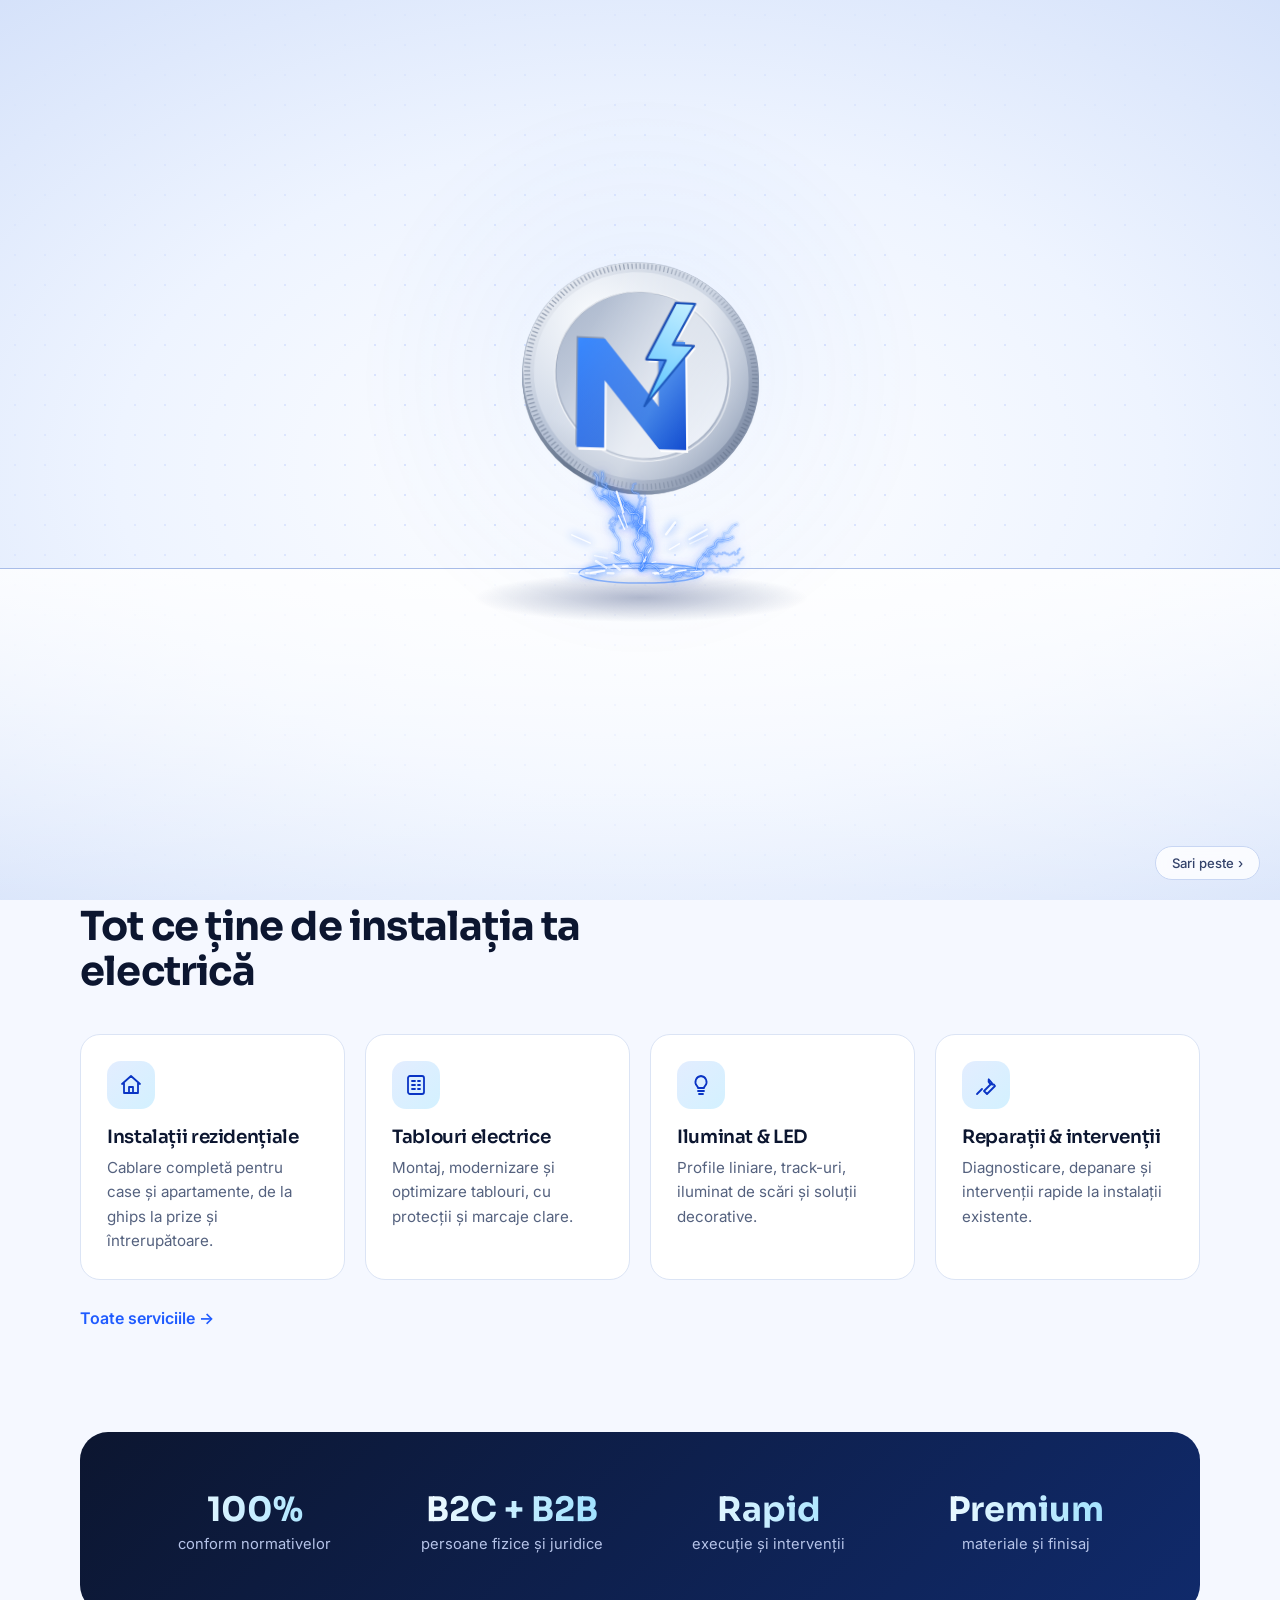
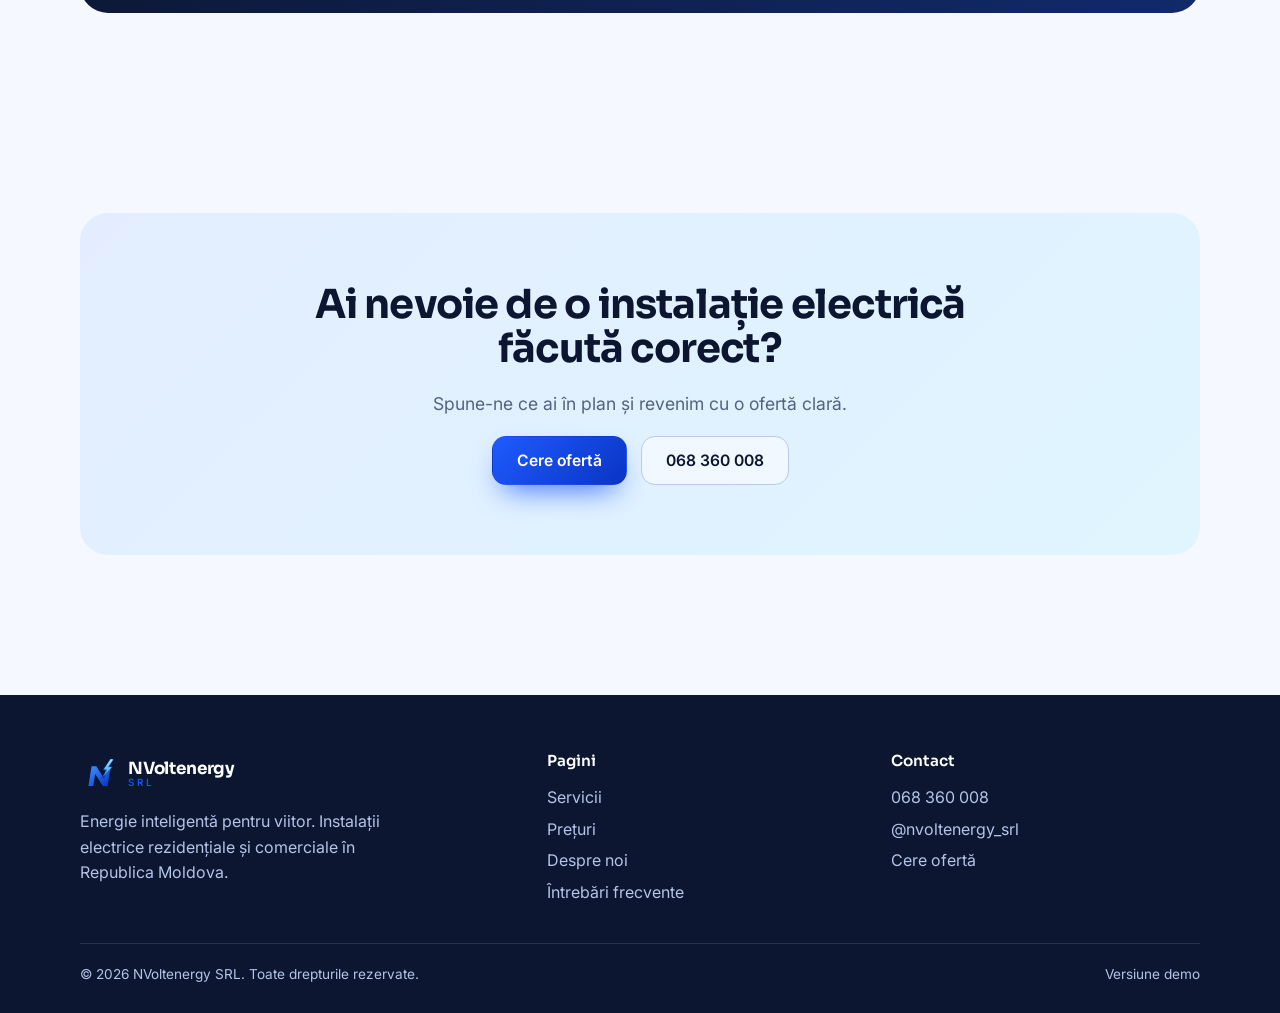
==== index.html @ c9a4b38f "Add NVoltenergy demo site with animated coin intro Co-Authored-By: Claude Sonnet 5.5 <noreply@anthro" ====
<!doctype html>
<html lang="ro">
<head>
<meta charset="utf-8">
<meta name="viewport" content="width=device-width,initial-scale=1">
<title>NVoltenergy – Instalații electrice în Republica Moldova</title>
<meta name="description" content="NVoltenergy SRL: instalații electrice rezidențiale și comerciale, tablouri, iluminat LED, reparații. Execuție rapidă și premium.">
<meta name="theme-color" content="#f5f8ff">
<link rel="icon" href="assets/favicon.svg" type="image/svg+xml">
<link rel="preconnect" href="https://fonts.googleapis.com"><link rel="preconnect" href="https://fonts.gstatic.com" crossorigin>
<link rel="stylesheet" href="https://fonts.googleapis.com/css2?family=Inter:wght@400;500;600&family=Sora:wght@500;600;700&display=swap">
<link rel="stylesheet" href="css/style.css">
<link rel="stylesheet" href="css/intro.css">
<script>(function(){try{var n=performance.getEntriesByType("navigation")[0],internal=document.referrer&&document.referrer.indexOf(location.origin)===0&&(!n||n.type!=="reload"),rm=matchMedia("(prefers-reduced-motion: reduce)").matches;if(!internal&&!rm){document.documentElement.classList.add("intro-on");setTimeout(function(){document.documentElement.classList.remove("intro-on")},12000)}}catch(e){}})()</script>
</head>
<body class="">
<header class="site-header"><div class="wrap bar">
  <a class="brand" href="index.html" aria-label="NVoltenergy – acasă"><img id="brandMark" src="assets/logo-mark.svg" alt=""><span>NVoltenergy<small>SRL</small></span></a>
  <button class="burger" aria-label="Meniu" aria-expanded="false"><span></span><span></span></button>
  <nav id="nav"><ul>
    <li><a href="index.html" aria-current=page>Acasă</a></li><li><a href="servicii.html">Servicii</a></li><li><a href="preturi.html">Prețuri</a></li>
    <li class="more"><button type="button" aria-haspopup="true">Mai mult ▾</button><div class="menu"><a href="despre.html">Despre noi & cum lucrăm</a><a href="faq.html">Întrebări frecvente</a><a href="https://www.instagram.com/nvoltenergy_srl/" target=_blank rel=noopener>Proiecte pe Instagram ↗</a></div></li>
    <li><a class="cta" href="contact.html">Cere ofertă</a></li>
  </ul></nav>
</div></header>
<main>
<div id="intro" aria-hidden="true"><div class="bg"></div><div class="floor"></div><div class="tint"></div><div class="stage"><div class="shadow"></div><div class="glow"></div><div class="coin"></div></div><canvas></canvas><div class="flash"></div><button class="skip" type="button">Sari peste ›</button></div>
<section class="hero">
  <div class="bg-abstract" aria-hidden="true">
    <div class="blob b1"></div><div class="blob b2"></div><div class="blob b3"></div>
    <svg viewBox="0 0 1440 700" preserveAspectRatio="xMidYMid slice">
      <defs><linearGradient id="pg" x1="0" x2="1"><stop offset="0" stop-color="#19b6ff" stop-opacity="0"/><stop offset="1" stop-color="#1f5bff"/></linearGradient></defs>
      <path class="flow" d="M-20 520 C 240 420 360 640 640 520 S 1100 330 1460 450"/>
      <path class="flow" d="M-20 600 C 300 520 480 700 760 590 S 1180 440 1460 540"/>
      <path class="flow" d="M-20 200 C 260 280 420 90 700 180 S 1100 330 1460 150"/>
      <path class="pulse" d="M-20 520 C 240 420 360 640 640 520 S 1100 330 1460 450"/>
      <path class="pulse p2" d="M-20 600 C 300 520 480 700 760 590 S 1180 440 1460 540"/>
      <path class="pulse p3" d="M-20 200 C 260 280 420 90 700 180 S 1100 330 1460 150"/>
    </svg>
  </div>
  <div class="wrap">
    <div>
      <span class="eyebrow">Instalații electrice · Moldova</span>
      <h1 style="margin-top:16px">Energie <em>inteligentă</em> pentru viitor.</h1>
      <p class="lead">Proiectăm, montăm și întreținem instalații electrice pentru locuințe și spații comerciale. Execuție rapidă, materiale de calitate, lucrări curate.</p>
      <div class="actions"><a class="btn btn-primary" href="contact.html">Cere ofertă</a><a class="btn btn-ghost" href="preturi.html">Vezi prețurile</a></div>
      <div class="chips"><span class="chip">Persoane fizice</span><span class="chip">Persoane juridice</span><span class="chip">Rezidențial &amp; comercial</span></div>
    </div>
    <aside class="hero-card" aria-hidden="false">
      <span class="eyebrow">Ce primești</span>
      <div class="meter" aria-hidden="true"><i style="height:45%"></i><i style="height:70%"></i><i style="height:55%"></i><i style="height:90%"></i><i style="height:62%"></i><i style="height:80%"></i><i style="height:50%"></i><i style="height:95%"></i></div>
      <ul>
        <li><span class="dot"></span>Siguranță maximă, conform normativelor</li>
        <li><span class="dot"></span>Eficiență energetică și consum redus</li>
        <li><span class="dot"></span>Performanță și durabilitate în timp</li>
      </ul>
    </aside>
  </div>
</section>
<section><div class="wrap">
  <div class="head reveal"><span class="eyebrow">Servicii</span><h2>Tot ce ține de instalația ta electrică</h2></div>
  <div class="grid g4"><article class="card reveal"><span class="ico"><svg viewBox="0 0 24 24"><path d="M3 11l9-8 9 8M5 10v10h14V10M10 20v-6h4v6"/></svg></span><h3>Instalații rezidențiale</h3><p>Cablare completă pentru case și apartamente, de la ghips la prize și întrerupătoare.</p></article><article class="card reveal"><span class="ico"><svg viewBox="0 0 24 24"><rect x="4" y="3" width="16" height="18" rx="2"/><path d="M8 8h3M8 12h3M8 16h3M14 8h2M14 12h2M14 16h2"/></svg></span><h3>Tablouri electrice</h3><p>Montaj, modernizare și optimizare tablouri, cu protecții și marcaje clare.</p></article><article class="card reveal"><span class="ico"><svg viewBox="0 0 24 24"><path d="M9 18h6M10 21h4M12 3a6 6 0 00-4 10c.8.8 1 1.6 1 2h6c0-.4.2-1.200 1-2a6 6 0 00-4-10z"/></svg></span><h3>Iluminat &amp; LED</h3><p>Profile liniare, track-uri, iluminat de scări și soluții decorative.</p></article><article class="card reveal"><span class="ico"><svg viewBox="0 0 24 24"><path d="M14.700 6.300a4 4 0 005 5L21 13l-8 8-3-3 8-8zM3 21l5-5"/></svg></span><h3>Reparații &amp; intervenții</h3><p>Diagnosticare, depanare și intervenții rapide la instalații existente.</p></article></div>
  <p style="margin-top:26px"><a class="link" href="servicii.html">Toate serviciile →</a></p>
</div></section>
<section style="padding-top:0"><div class="wrap"><div class="band reveal">
  <div><strong>100%</strong><span>conform normativelor</span></div>
  <div><strong>B2C + B2B</strong><span>persoane fizice și juridice</span></div>
  <div><strong>Rapid</strong><span>execuție și intervenții</span></div>
  <div><strong>Premium</strong><span>materiale și finisaj</span></div>
</div></div></section>
<section><div class="wrap"><div class="cta-box reveal">
<h2>Ai nevoie de o instalație electrică<br>făcută corect?</h2>
<p class="lead">Spune-ne ce ai în plan și revenim cu o ofertă clară.</p>
<div class="actions"><a class="btn btn-primary" href="contact.html">Cere ofertă</a><a class="btn btn-ghost" href="tel:+37368360008">068 360 008</a></div>
</div></div></section>
</main>
<footer><div class="wrap">
  <div class="grid">
    <div><a class="brand" href="index.html" style="color:#fff"><img src="assets/logo-mark.svg" alt=""><span>NVoltenergy<small>SRL</small></span></a>
      <p style="margin-top:14px;max-width:34ch">Energie inteligentă pentru viitor. Instalații electrice rezidențiale și comerciale în Republica Moldova.</p></div>
    <div><h4>Pagini</h4><a href="servicii.html">Servicii</a><a href="preturi.html">Prețuri</a><a href="despre.html">Despre noi</a><a href="faq.html">Întrebări frecvente</a></div>
    <div><h4>Contact</h4><a href="tel:+37368360008">068 360 008</a><a href="https://www.instagram.com/nvoltenergy_srl/" target="_blank" rel="noopener">@nvoltenergy_srl</a><a href="contact.html">Cere ofertă</a></div>
  </div>
  <div class="copy"><span>© <span id="y"></span> NVoltenergy SRL. Toate drepturile rezervate.</span><span>Versiune demo</span></div>
</div></footer>
<script src="js/main.js"></script>
<script src="js/intro.js"></script>
</body></html>
---- css/style.css ----
:root{
  --bg:#f5f8ff; --bg2:#eaf1ff; --ink:#0c1630; --muted:#55627f; --line:#dbe4f5;
  --blue:#1f5bff; --blue2:#0a34c4; --cyan:#19b6ff; --amber:#ffb020; --card:#ffffffcc;
  --r:20px; --shadow:0 18px 50px -20px rgba(20,60,160,.35);
  --head:"Sora","Inter",system-ui,sans-serif; --body:"Inter",system-ui,sans-serif;
}
*{box-sizing:border-box;margin:0}
html{scroll-behavior:smooth}
body{font-family:var(--body);color:var(--ink);background:var(--bg);line-height:1.6;-webkit-font-smoothing:antialiased;overflow-x:hidden}
img,svg{max-width:100%;display:block}
a{color:inherit;text-decoration:none}
.wrap{width:min(1120px,100% - 40px);margin-inline:auto}
h1,h2,h3{font-family:var(--head);line-height:1.12;letter-spacing:-.02em}
h1{font-size:clamp(2.3rem,6vw,4.2rem);font-weight:700}
h2{font-size:clamp(1.7rem,3.6vw,2.5rem);font-weight:700}
h3{font-size:1.15rem;font-weight:600}
.eyebrow{display:inline-flex;gap:.5rem;align-items:center;font:600 .78rem var(--head);letter-spacing:.14em;text-transform:uppercase;color:var(--blue)}
.eyebrow::before{content:"";width:22px;height:2px;background:linear-gradient(90deg,var(--blue),var(--cyan))}
.lead{color:var(--muted);font-size:1.1rem;max-width:56ch}

/* header */
.site-header{position:sticky;top:0;z-index:50;backdrop-filter:blur(14px);background:#f5f8ffd9;border-bottom:1px solid #dbe4f580}
.bar{display:flex;align-items:center;justify-content:space-between;height:68px;gap:20px}
.brand{display:flex;align-items:center;gap:10px;font:700 1.05rem var(--head);letter-spacing:-.01em}
.brand img{width:38px;height:38px;border-radius:11px;background:#0c1630;padding:3px}
.brand small{display:block;font:500 .62rem var(--body);letter-spacing:.28em;color:var(--blue);margin-top:-3px}
nav ul{list-style:none;display:flex;align-items:center;gap:6px;padding:0}
nav a,.more>button{font:500 .93rem var(--body);padding:8px 13px;border-radius:10px;color:#2a3657;background:none;border:0;cursor:pointer;transition:.2s}
nav a:hover,.more>button:hover,nav a[aria-current]{background:#e4ecff;color:var(--blue2)}
.more{position:relative}
.more .menu{position:absolute;right:0;top:calc(100% + 8px);min-width:220px;background:#fff;border:1px solid var(--line);border-radius:14px;box-shadow:var(--shadow);padding:8px;display:none;flex-direction:column;gap:2px}
.more:hover .menu,.more:focus-within .menu,.more.open .menu{display:flex}
.more .menu a{display:block}
.cta{background:linear-gradient(135deg,var(--blue),var(--blue2));color:#fff!important;border-radius:12px!important;box-shadow:0 10px 24px -10px var(--blue)}
.cta:hover{filter:brightness(1.1);background:linear-gradient(135deg,var(--blue),var(--blue2))!important}
.burger{display:none;background:none;border:0;width:42px;height:42px;cursor:pointer}
.burger span{display:block;height:2px;width:22px;background:var(--ink);margin:5px auto;transition:.25s}

/* buttons */
.btn{display:inline-flex;align-items:center;gap:10px;font:600 .98rem var(--body);padding:14px 24px;border-radius:14px;border:1.5px solid transparent;cursor:pointer;transition:.25s}
.btn-primary{background:linear-gradient(135deg,var(--blue),var(--blue2));color:#fff;box-shadow:0 14px 30px -12px var(--blue)}
.btn-primary:hover{transform:translateY(-2px);box-shadow:0 18px 34px -12px var(--blue)}
.btn-ghost{border-color:#b9c9ee;background:#fff8;color:var(--ink)}
.btn-ghost:hover{border-color:var(--blue);color:var(--blue)}

/* hero */
.hero{position:relative;padding:clamp(56px,9vw,120px) 0 clamp(60px,8vw,100px);overflow:hidden;isolation:isolate}
.hero .wrap{position:relative;z-index:2;display:grid;grid-template-columns:1.15fr .85fr;gap:40px;align-items:center}
.hero h1 em{font-style:normal;background:linear-gradient(100deg,var(--blue),var(--cyan));-webkit-background-clip:text;background-clip:text;color:transparent}
.hero .lead{margin:22px 0 32px}
.actions{display:flex;gap:14px;flex-wrap:wrap}
.chips{display:flex;gap:10px;flex-wrap:wrap;margin-top:34px}
.chip{font:500 .82rem var(--body);padding:7px 14px;border-radius:99px;background:#fff;border:1px solid var(--line);color:#33426a}
.bg-abstract{position:absolute;inset:0;z-index:0;pointer-events:none}
.blob{position:absolute;border-radius:50%;filter:blur(70px);opacity:.55;animation:drift 18s ease-in-out infinite alternate}
.b1{width:520px;height:520px;background:#8fb4ff;top:-160px;right:-80px}
.b2{width:420px;height:420px;background:#8ae3ff;bottom:-180px;left:-100px;animation-duration:22s}
.b3{width:260px;height:260px;background:#ffe2a8;top:30%;left:46%;opacity:.4;animation-duration:26s}
@keyframes drift{to{transform:translate(50px,40px) scale(1.12)}}
.bg-abstract svg{position:absolute;inset:0;width:100%;height:100%}
.flow{fill:none;stroke:#1f5bff;stroke-opacity:.22;stroke-width:1.2}
.pulse{fill:none;stroke:url(#pg);stroke-width:2.2;stroke-linecap:round;stroke-dasharray:90 1400;animation:run 7s linear infinite}
.pulse.p2{animation-delay:-3s;animation-duration:9s}
.pulse.p3{animation-delay:-5s;animation-duration:11s}
@keyframes run{from{stroke-dashoffset:1490}to{stroke-dashoffset:0}}
.hero-card{background:var(--card);backdrop-filter:blur(10px);border:1px solid #fff;border-radius:28px;padding:28px;box-shadow:var(--shadow)}
.hero-card .meter{display:flex;align-items:flex-end;gap:7px;height:96px;margin:14px 0 20px}
.hero-card .meter i{flex:1;border-radius:6px 6px 2px 2px;background:linear-gradient(180deg,var(--cyan),var(--blue));animation:bar 3.2s ease-in-out infinite alternate}
.hero-card .meter i:nth-child(2n){animation-delay:-.8s}.hero-card .meter i:nth-child(3n){animation-delay:-1.6s}
@keyframes bar{from{transform:scaleY(.45)}to{transform:scaleY(1)}}
.meter i{transform-origin:bottom}
.hero-card ul{list-style:none;padding:0;display:grid;gap:10px}
.hero-card li{display:flex;gap:10px;align-items:center;font-size:.95rem;color:#2a3657}
.dot{width:9px;height:9px;border-radius:50%;background:var(--amber);box-shadow:0 0 0 4px #ffb02033;flex:none}

/* sections */
section{padding:clamp(56px,8vw,100px) 0}
.head{display:grid;gap:12px;margin-bottom:40px;max-width:640px}
.grid{display:grid;gap:20px}
.g4{grid-template-columns:repeat(4,1fr)}.g3{grid-template-columns:repeat(3,1fr)}.g2{grid-template-columns:repeat(2,1fr)}
.card{background:#fff;border:1px solid var(--line);border-radius:var(--r);padding:26px;transition:.3s;position:relative;overflow:hidden}
.card:hover{transform:translateY(-5px);box-shadow:var(--shadow);border-color:#b9ccf7}
.card p{color:var(--muted);font-size:.95rem;margin-top:8px}
.ico{width:48px;height:48px;border-radius:14px;display:grid;place-items:center;margin-bottom:18px;background:linear-gradient(135deg,#e3edff,#d3f1ff);color:var(--blue2)}
.ico svg{width:24px;height:24px;stroke:currentColor;fill:none;stroke-width:1.8;stroke-linecap:round;stroke-linejoin:round}
.band{background:linear-gradient(135deg,#0c1630,#102a6b);color:#fff;border-radius:28px;padding:clamp(28px,5vw,56px);display:grid;grid-template-columns:repeat(4,1fr);gap:20px;text-align:center;position:relative;overflow:hidden}
.band strong{display:block;font:700 2.1rem var(--head);background:linear-gradient(100deg,#fff,#8fdcff);-webkit-background-clip:text;background-clip:text;color:transparent}
.band span{color:#b5c3e8;font-size:.92rem}
.cta-box{text-align:center;background:linear-gradient(135deg,#e3edff,#dff5ff);border-radius:28px;padding:clamp(36px,6vw,70px) 20px;display:grid;gap:18px;justify-items:center}
.page-head{padding:clamp(48px,7vw,90px) 0 20px;position:relative;overflow:hidden;isolation:isolate}
.page-head .lead{margin-top:14px}
.link{color:var(--blue);font-weight:600}
.link:hover{text-decoration:underline}

/* prices */
.table{border:1px solid var(--line);border-radius:var(--r);overflow:hidden;background:#fff}
.row{display:grid;grid-template-columns:1fr auto;gap:16px;padding:18px 24px;border-bottom:1px solid var(--line);align-items:center}
.row:last-child{border:0}
.row:hover{background:#f5f8ff}
.row b{display:block;font-weight:600}.row small{color:var(--muted)}
.price{font:700 1.05rem var(--head);color:var(--blue2);white-space:nowrap}
.note{background:#fff7e6;border:1px solid #ffe0a3;border-radius:14px;padding:14px 18px;color:#7a5200;font-size:.9rem;margin-top:22px}
.tag-title{margin:38px 0 14px}

/* steps / faq / form */
.steps{counter-reset:s}
.steps .card::before{counter-increment:s;content:"0" counter(s);font:700 2.4rem var(--head);background:linear-gradient(135deg,var(--blue),var(--cyan));-webkit-background-clip:text;background-clip:text;color:transparent;display:block;margin-bottom:6px}
details{background:#fff;border:1px solid var(--line);border-radius:16px;padding:18px 22px;margin-bottom:12px}
summary{cursor:pointer;font-weight:600;list-style:none;display:flex;justify-content:space-between;gap:16px}
summary::after{content:"+";color:var(--blue);font-size:1.4rem;line-height:1}
details[open] summary::after{content:"–"}
details p{color:var(--muted);margin-top:12px}
form{display:grid;gap:14px}
input,select,textarea{font:inherit;padding:14px 16px;border-radius:12px;border:1.5px solid var(--line);background:#fff;width:100%;color:var(--ink)}
input:focus,select:focus,textarea:focus{outline:0;border-color:var(--blue);box-shadow:0 0 0 4px #1f5bff1f}
label{font:600 .85rem var(--body);display:grid;gap:6px;color:#2a3657}
.contact-list{display:grid;gap:14px;margin-top:24px}
.contact-list a{display:flex;gap:14px;align-items:center;padding:16px 18px;background:#fff;border:1px solid var(--line);border-radius:16px;transition:.25s}
.contact-list a:hover{border-color:var(--blue);transform:translateX(4px)}
.contact-list b{display:block}.contact-list small{color:var(--muted)}
.ok{display:none;background:#e6fbef;border:1px solid #9fe2bc;color:#0b6a38;padding:14px 18px;border-radius:12px}

footer{background:#0c1630;color:#b5c3e8;padding:56px 0 28px;margin-top:40px}
footer .grid{grid-template-columns:1.4fr 1fr 1fr;gap:34px}
footer h4{color:#fff;font:600 .95rem var(--head);margin-bottom:12px}
footer a{display:block;padding:3px 0;color:#b5c3e8}footer a:hover{color:#fff}
.copy{border-top:1px solid #ffffff1f;margin-top:34px;padding-top:20px;font-size:.85rem;display:flex;justify-content:space-between;gap:12px;flex-wrap:wrap}

.reveal{opacity:0;transform:translateY(22px);transition:opacity .7s,transform .7s}
.reveal.in{opacity:1;transform:none}

@media(max-width:900px){
  .hero .wrap{grid-template-columns:1fr}
  .g4{grid-template-columns:repeat(2,1fr)}.g3{grid-template-columns:1fr 1fr}
  .band{grid-template-columns:repeat(2,1fr)}
  footer .grid{grid-template-columns:1fr}
  .burger{display:block}
  nav{position:fixed;inset:68px 0 auto 0;background:#fff;border-bottom:1px solid var(--line);padding:14px 20px 22px;transform:translateY(-130%);transition:.35s;box-shadow:var(--shadow)}
  nav.open{transform:none}
  nav ul{flex-direction:column;align-items:stretch}
  .more .menu{position:static;display:flex;box-shadow:none;border:0;padding:0 0 0 12px}
  .more>button{display:none}
}
@media(max-width:600px){.g4,.g3,.g2{grid-template-columns:1fr}.row{grid-template-columns:1fr;gap:4px}}
@media(prefers-reduced-motion:reduce){*{animation:none!important;transition:none!important}.reveal{opacity:1;transform:none}}
---- css/intro.css ----
#intro{display:none}
.intro-on #intro{display:block;position:fixed;inset:0;z-index:999;overflow:hidden;transition:opacity .45s}
.intro-on body{overflow:hidden}
.intro-on #brandMark{opacity:0;transition:opacity .4s}
.intro-on.intro-land #brandMark{opacity:1}
#intro.out{opacity:0}
#intro .bg{position:absolute;inset:0;background:radial-gradient(ellipse 85% 75% at 50% 52%,#fff 0%,#eef4ff 48%,#d0def9 100%)}
#intro .bg::before{content:"";position:absolute;inset:0;background-image:radial-gradient(#1f5bff2e 1.2px,transparent 1.4px);background-size:30px 30px;-webkit-mask:radial-gradient(ellipse 70% 60% at 50% 50%,#000,transparent);mask:radial-gradient(ellipse 70% 60% at 50% 50%,#000,transparent)}
#intro .floor{position:absolute;left:0;right:0;height:60vh;background:linear-gradient(180deg,#ffffffd0,#ffffff00 70%);border-top:1px solid #a9bde8}
#intro .tint{position:absolute;inset:0;background:radial-gradient(circle at 50% 50%,#0a1c5000 0,#0a1c50 120%);opacity:0;pointer-events:none}
#intro .stage{position:absolute;inset:0;perspective:1100px}
#intro .shadow{position:absolute;left:50%;top:50%;border-radius:50%;background:radial-gradient(ellipse,#0a1e5a66 0,#0a1e5a00 70%);transform-origin:center}
#intro .glow{position:absolute;left:50%;top:50%;border-radius:50%;background:radial-gradient(circle,#2f7bffcc 0,#2f7bff55 35%,#2f7bff00 68%);opacity:0;pointer-events:none}
#intro .coin{position:absolute;left:50%;top:50%;transform-style:preserve-3d;will-change:transform}
#intro .face,#intro .edge{position:absolute;inset:0;border-radius:50%}
#intro .face{backface-visibility:hidden;-webkit-backface-visibility:hidden;overflow:hidden}
#intro .face svg{width:100%;height:100%;display:block}
#intro .edge{background:linear-gradient(135deg,#c3cddd,#68778f 55%,#a4b0c4)}
#intro .sheen{position:absolute;inset:0;border-radius:50%;background:linear-gradient(115deg,transparent 38%,#ffffffd9 50%,transparent 62%);background-size:300% 100%;background-position:var(--sx,50%) 0;mix-blend-mode:soft-light;opacity:.95}
#intro canvas{position:absolute;inset:0;width:100%;height:100%;pointer-events:none}
#intro .flash{position:absolute;inset:0;background:radial-gradient(circle at 50% 50%,#fff 0,#cfe3ff 30%,#9cc4ff00 70%);opacity:0;pointer-events:none}
#intro .skip{position:absolute;right:20px;bottom:20px;font:500 .82rem Inter,system-ui,sans-serif;color:#33426a;background:#ffffffcc;border:1px solid #c8d6f3;border-radius:99px;padding:8px 16px;cursor:pointer;backdrop-filter:blur(6px)}
#intro .skip:hover{background:#fff}
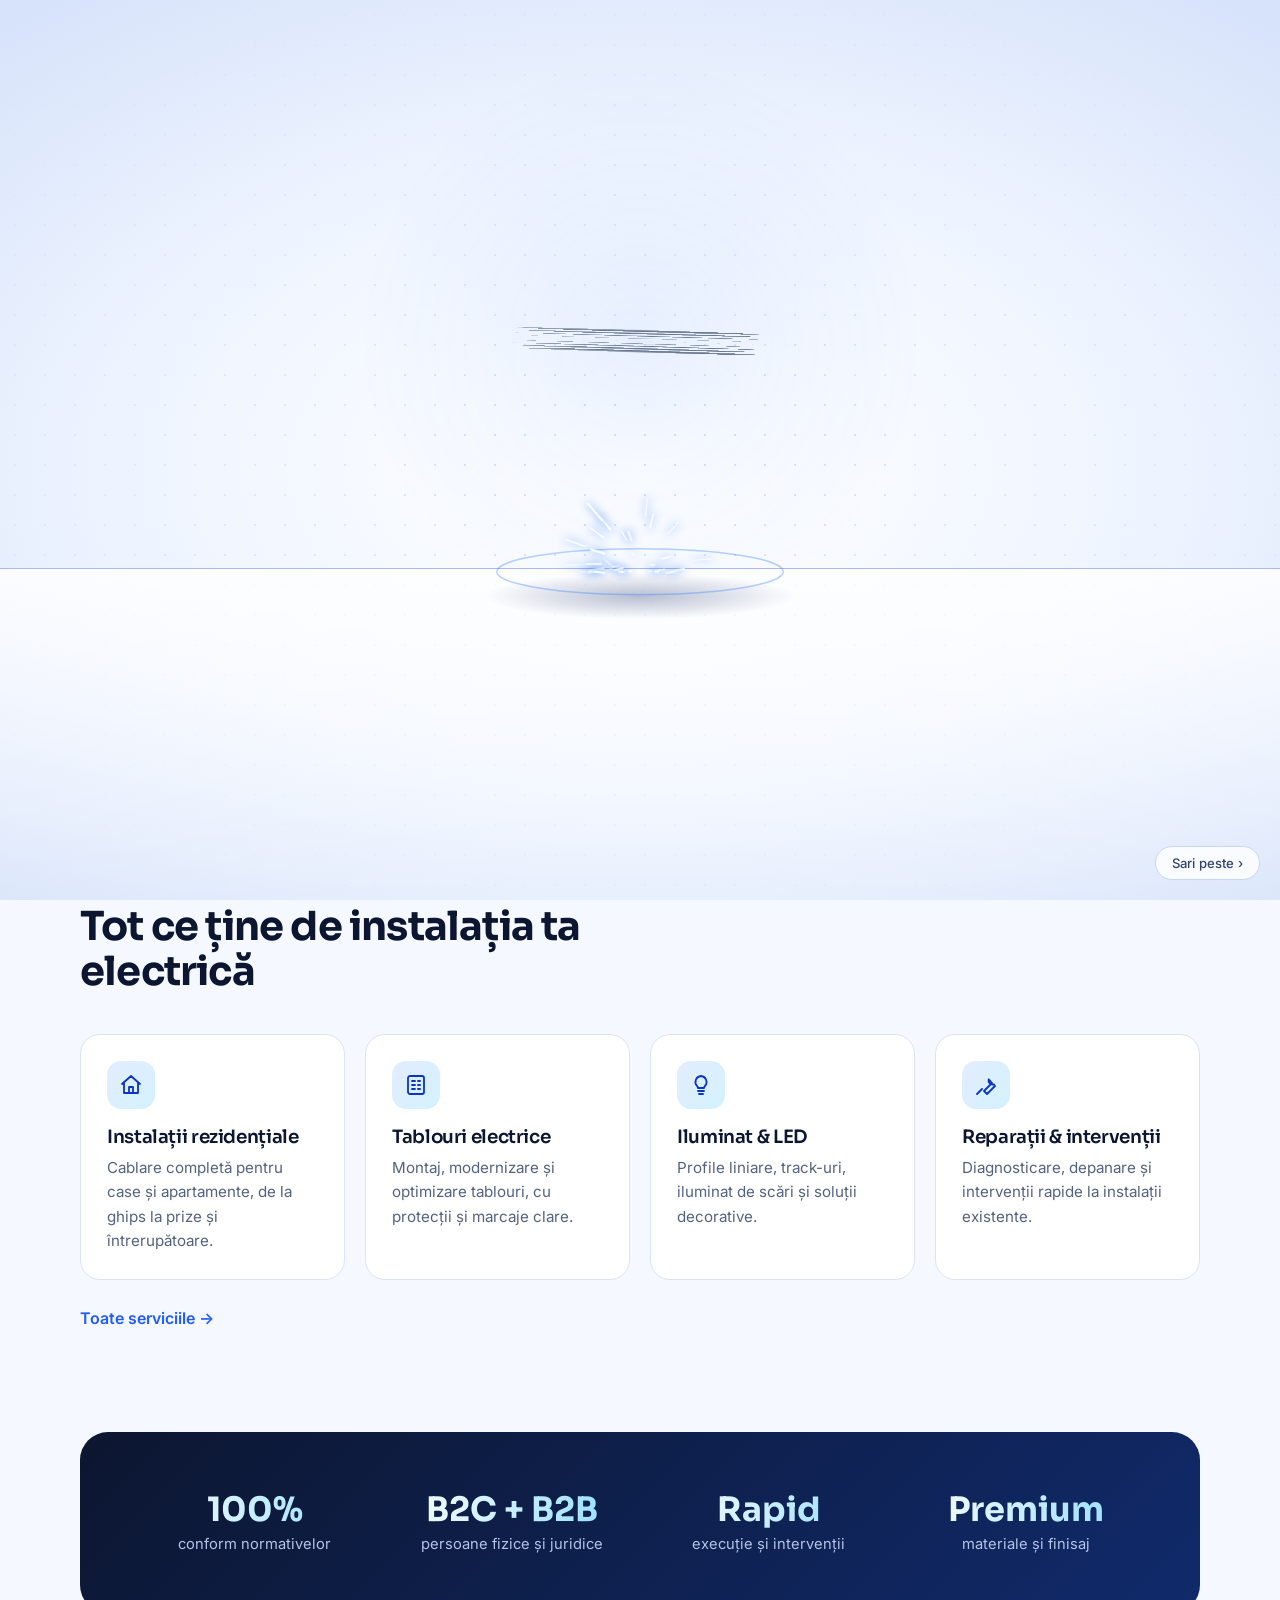
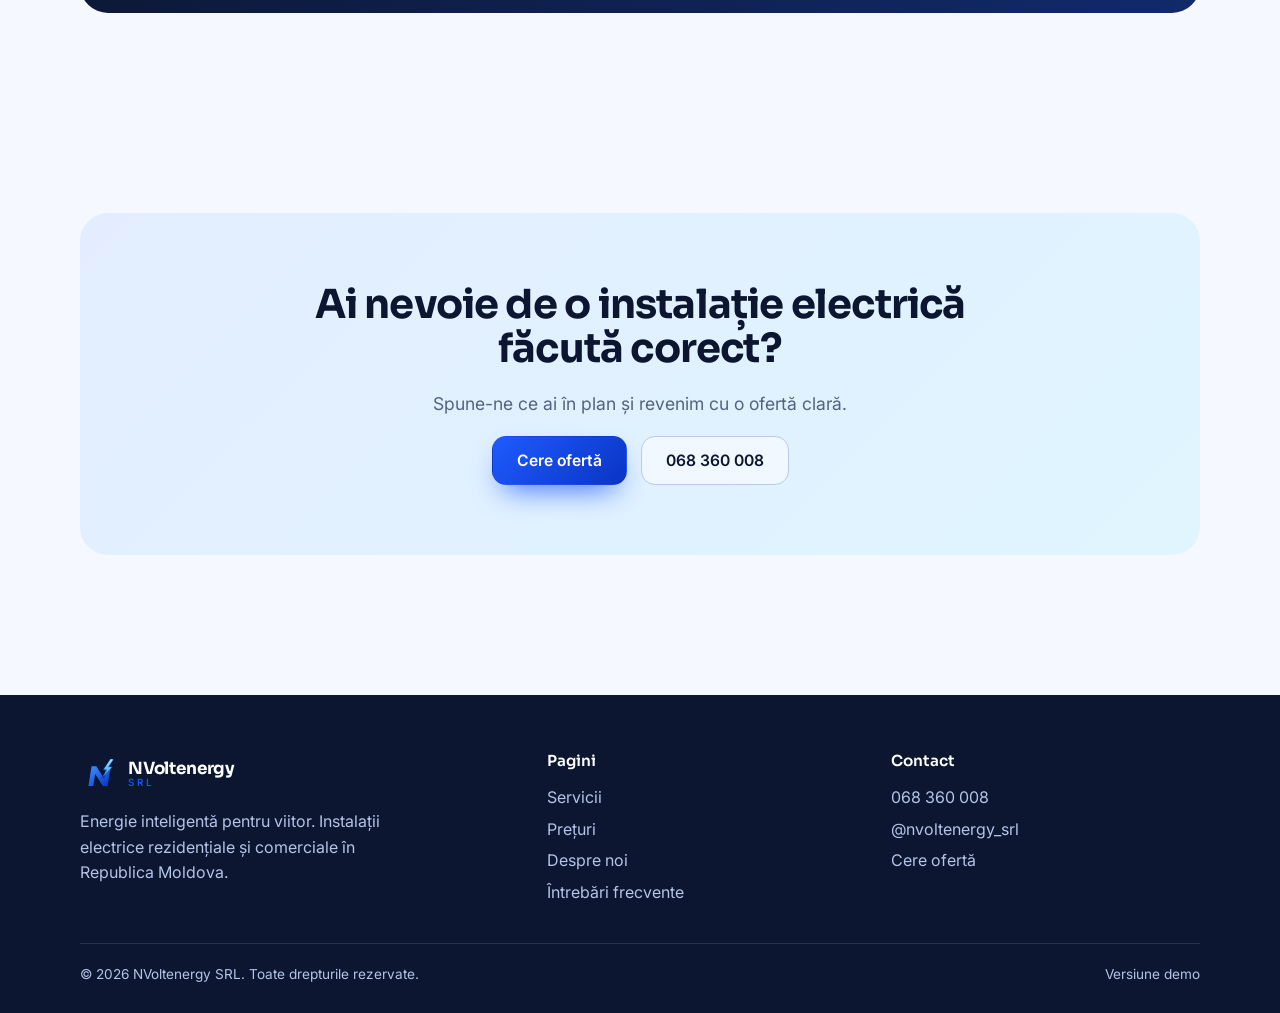
==== commit 4a571fcf: "Play coin intro even with reduced-motion (calm variant) Co-Authored-By: Claude Sonnet 5.5 <noreply@a" ====
--- a/index.html
+++ b/index.html
@@ -11,7 +11,7 @@
 <link rel="stylesheet" href="https://fonts.googleapis.com/css2?family=Inter:wght@400;500;600&family=Sora:wght@500;600;700&display=swap">
 <link rel="stylesheet" href="css/style.css">
 <link rel="stylesheet" href="css/intro.css">
-<script>(function(){try{var n=performance.getEntriesByType("navigation")[0],internal=document.referrer&&document.referrer.indexOf(location.origin)===0&&(!n||n.type!=="reload"),rm=matchMedia("(prefers-reduced-motion: reduce)").matches;if(!internal&&!rm){document.documentElement.classList.add("intro-on");setTimeout(function(){document.documentElement.classList.remove("intro-on")},12000)}}catch(e){}})()</script>
+<script>(function(){try{var n=performance.getEntriesByType("navigation")[0],internal=document.referrer&&document.referrer.indexOf(location.origin)===0&&(!n||n.type!=="reload"),rm=matchMedia("(prefers-reduced-motion: reduce)").matches;if(!internal){document.documentElement.classList.add("intro-on");if(rm)document.documentElement.classList.add("intro-calm");setTimeout(function(){document.documentElement.classList.remove("intro-on")},12000)}}catch(e){}})()</script>
 </head>
 <body class="">
 <header class="site-header"><div class="wrap bar">
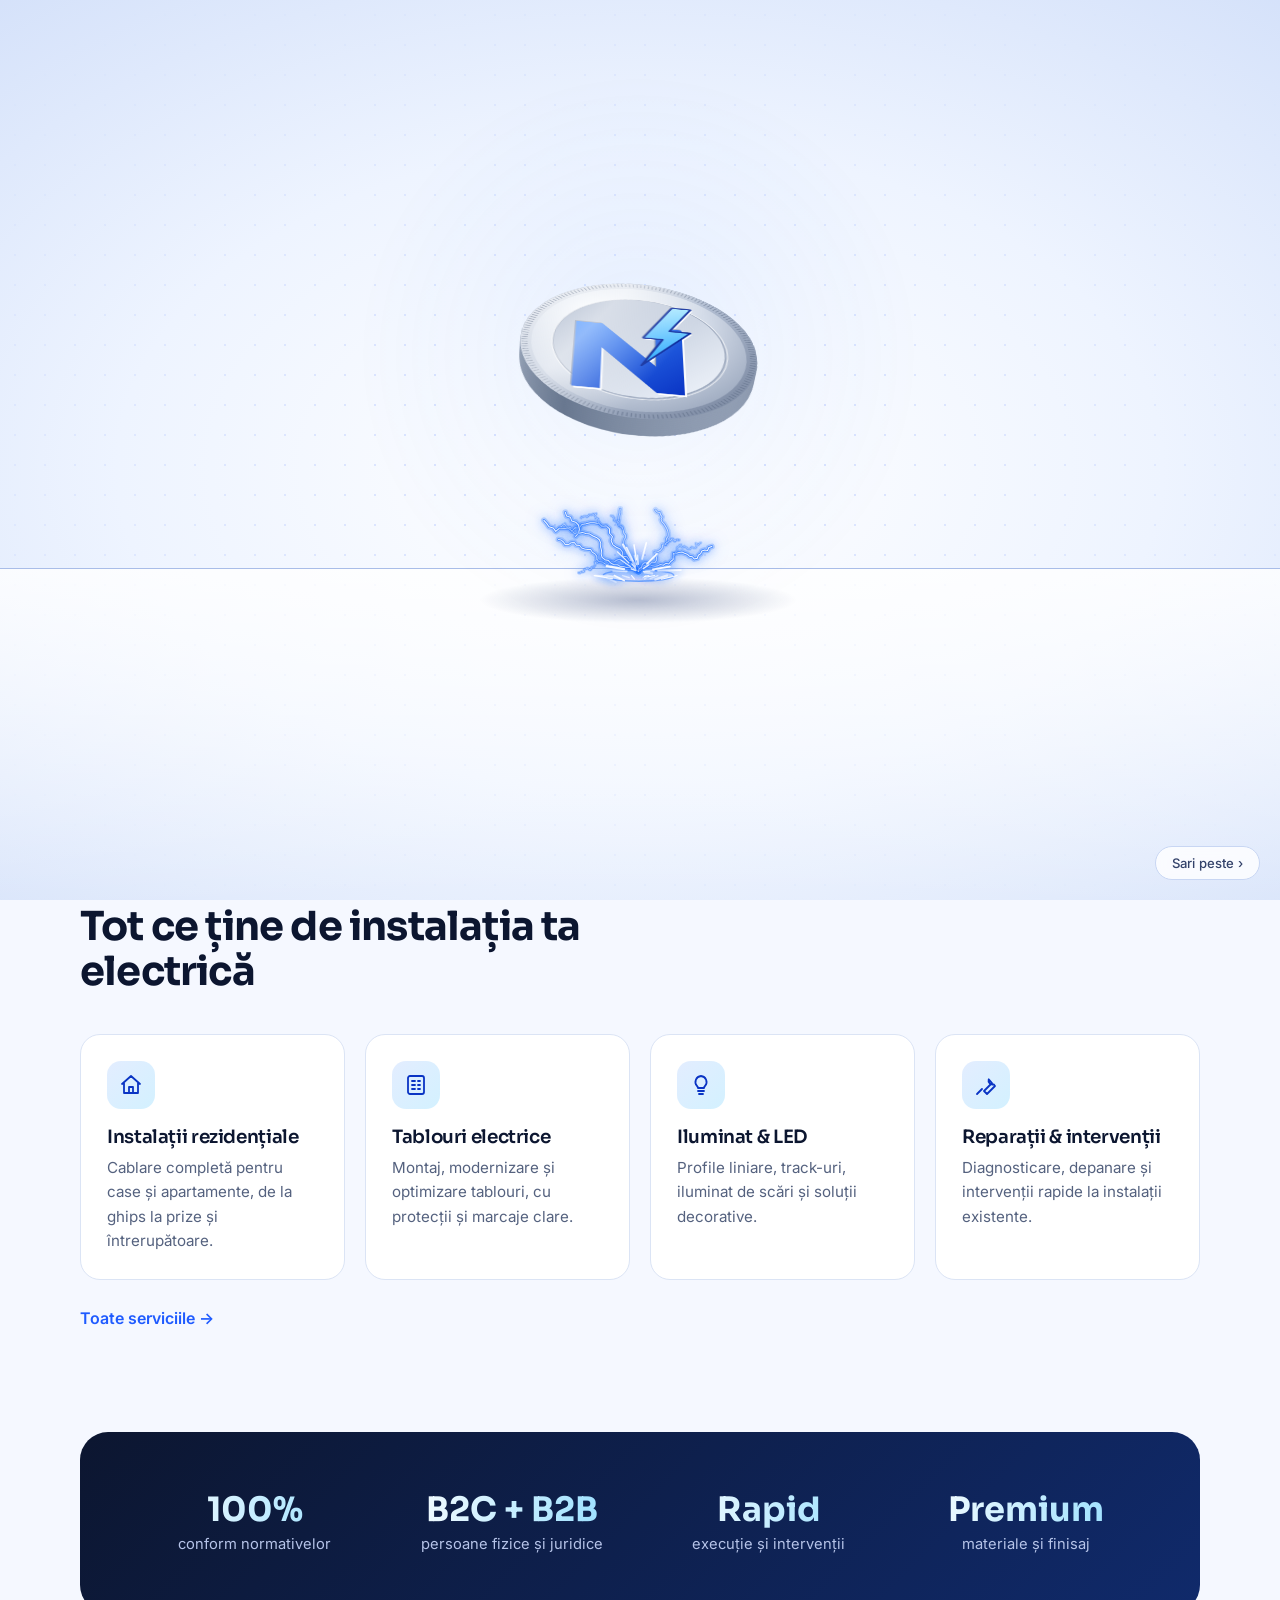
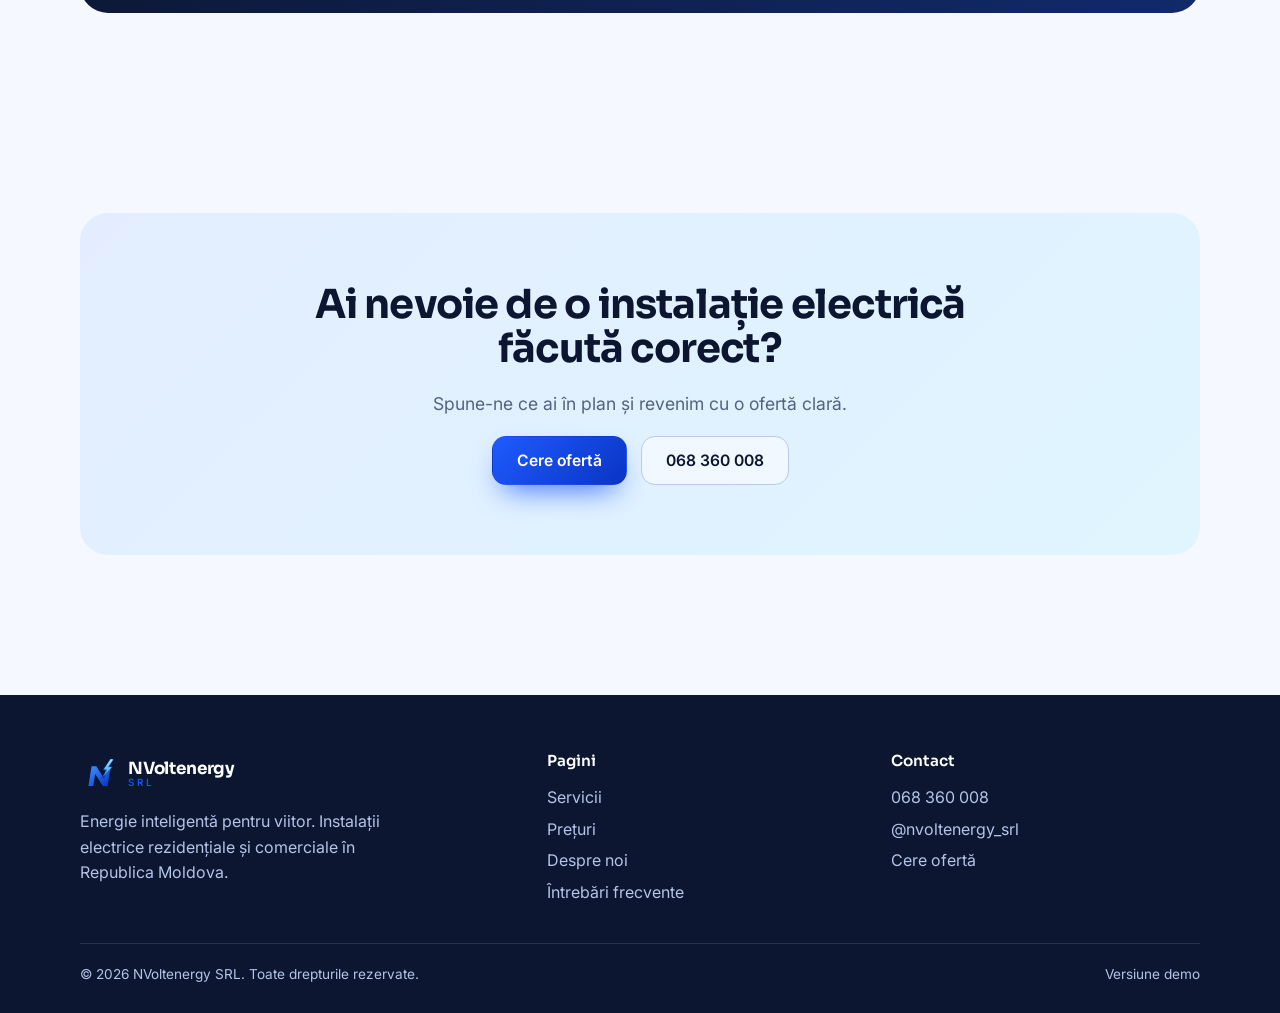
==== commit 49ebac45: "Harden coin intro for mobile browsers, bust asset cache Co-Authored-By: Claude Sonnet 5.5 <noreply@a" ====
--- a/index.html
+++ b/index.html
@@ -9,8 +9,8 @@
 <link rel="icon" href="assets/favicon.svg" type="image/svg+xml">
 <link rel="preconnect" href="https://fonts.googleapis.com"><link rel="preconnect" href="https://fonts.gstatic.com" crossorigin>
 <link rel="stylesheet" href="https://fonts.googleapis.com/css2?family=Inter:wght@400;500;600&family=Sora:wght@500;600;700&display=swap">
-<link rel="stylesheet" href="css/style.css">
-<link rel="stylesheet" href="css/intro.css">
+<link rel="stylesheet" href="css/style.css?v=3">
+<link rel="stylesheet" href="css/intro.css?v=3">
 <script>(function(){try{var n=performance.getEntriesByType("navigation")[0],internal=document.referrer&&document.referrer.indexOf(location.origin)===0&&(!n||n.type!=="reload"),rm=matchMedia("(prefers-reduced-motion: reduce)").matches;if(!internal){document.documentElement.classList.add("intro-on");if(rm)document.documentElement.classList.add("intro-calm");setTimeout(function(){document.documentElement.classList.remove("intro-on")},12000)}}catch(e){}})()</script>
 </head>
 <body class="">
@@ -83,6 +83,6 @@
   </div>
   <div class="copy"><span>© <span id="y"></span> NVoltenergy SRL. Toate drepturile rezervate.</span><span>Versiune demo</span></div>
 </div></footer>
-<script src="js/main.js"></script>
-<script src="js/intro.js"></script>
+<script src="js/main.js?v=3"></script>
+<script src="js/intro.js?v=3"></script>
 </body></html>
--- a/css/intro.css
+++ b/css/intro.css
@@ -8,15 +8,15 @@
 #intro .bg::before{content:"";position:absolute;inset:0;background-image:radial-gradient(#1f5bff2e 1.2px,transparent 1.4px);background-size:30px 30px;-webkit-mask:radial-gradient(ellipse 70% 60% at 50% 50%,#000,transparent);mask:radial-gradient(ellipse 70% 60% at 50% 50%,#000,transparent)}
 #intro .floor{position:absolute;left:0;right:0;height:60vh;background:linear-gradient(180deg,#ffffffd0,#ffffff00 70%);border-top:1px solid #a9bde8}
 #intro .tint{position:absolute;inset:0;background:radial-gradient(circle at 50% 50%,#0a1c5000 0,#0a1c50 120%);opacity:0;pointer-events:none}
-#intro .stage{position:absolute;inset:0;perspective:1100px}
+#intro .stage{position:absolute;inset:0;perspective:1100px;-webkit-perspective:1100px}
 #intro .shadow{position:absolute;left:50%;top:50%;border-radius:50%;background:radial-gradient(ellipse,#0a1e5a66 0,#0a1e5a00 70%);transform-origin:center}
 #intro .glow{position:absolute;left:50%;top:50%;border-radius:50%;background:radial-gradient(circle,#2f7bffcc 0,#2f7bff55 35%,#2f7bff00 68%);opacity:0;pointer-events:none}
-#intro .coin{position:absolute;left:50%;top:50%;transform-style:preserve-3d;will-change:transform}
+#intro .coin{position:absolute;left:50%;top:50%;transform-style:preserve-3d;-webkit-transform-style:preserve-3d}
 #intro .face,#intro .edge{position:absolute;inset:0;border-radius:50%}
-#intro .face{backface-visibility:hidden;-webkit-backface-visibility:hidden;overflow:hidden}
+#intro .face{backface-visibility:hidden;-webkit-backface-visibility:hidden}
 #intro .face svg{width:100%;height:100%;display:block}
 #intro .edge{background:linear-gradient(135deg,#c3cddd,#68778f 55%,#a4b0c4)}
-#intro .sheen{position:absolute;inset:0;border-radius:50%;background:linear-gradient(115deg,transparent 38%,#ffffffd9 50%,transparent 62%);background-size:300% 100%;background-position:var(--sx,50%) 0;mix-blend-mode:soft-light;opacity:.95}
+#intro .sheen{position:absolute;inset:0;border-radius:50%;background:linear-gradient(115deg,transparent 38%,#ffffffd9 50%,transparent 62%);background-size:300% 100%;background-position:var(--sx,50%) 0;opacity:.55}
 #intro canvas{position:absolute;inset:0;width:100%;height:100%;pointer-events:none}
 #intro .flash{position:absolute;inset:0;background:radial-gradient(circle at 50% 50%,#fff 0,#cfe3ff 30%,#9cc4ff00 70%);opacity:0;pointer-events:none}
 #intro .skip{position:absolute;right:20px;bottom:20px;font:500 .82rem Inter,system-ui,sans-serif;color:#33426a;background:#ffffffcc;border:1px solid #c8d6f3;border-radius:99px;padding:8px 16px;cursor:pointer;backdrop-filter:blur(6px)}
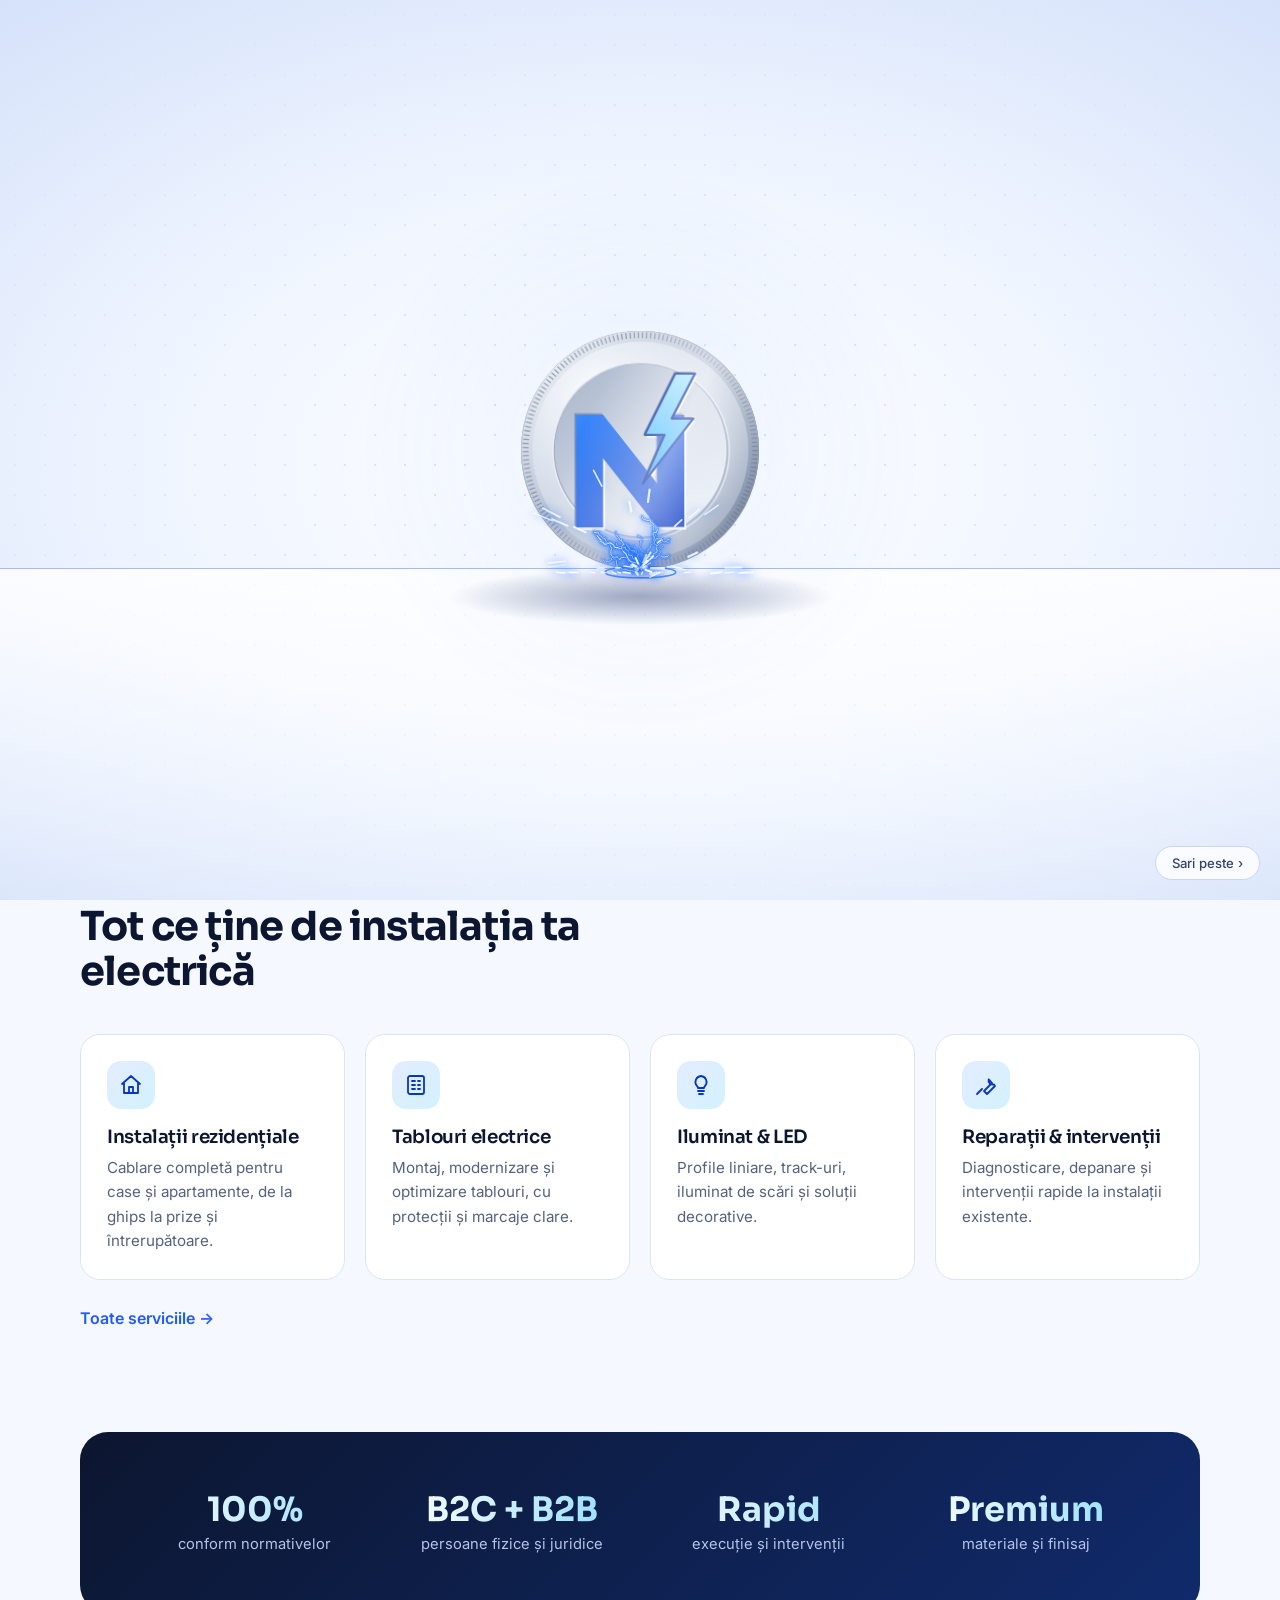
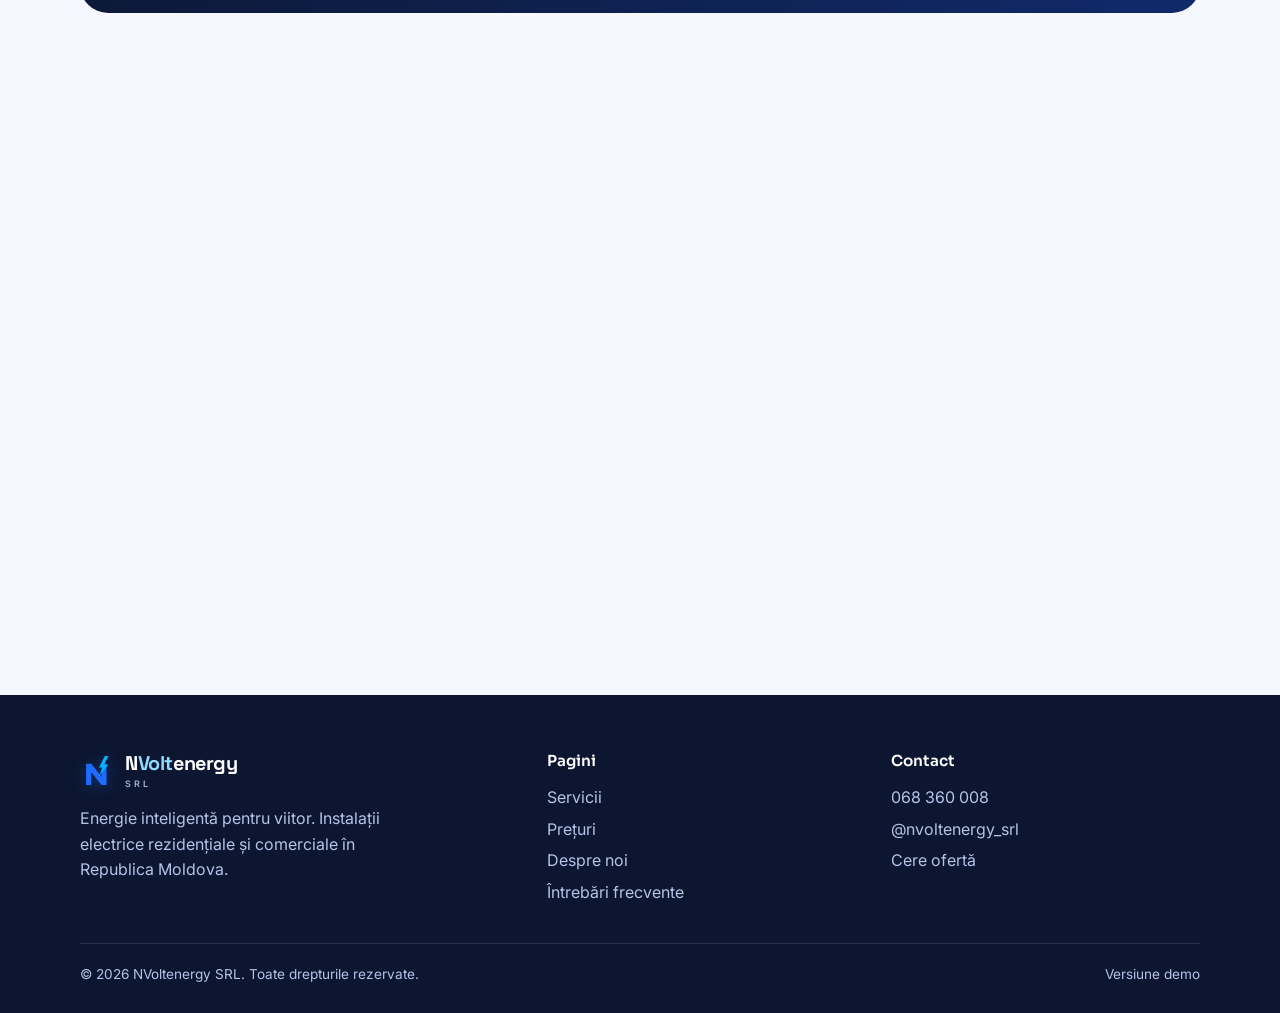
==== commit e6e22d01: "Intro pe mobil + fundal viu, efecte la apăsare, logo profesional - Intro: rulează și pe mobil (nu ma" ====
--- a/index.html
+++ b/index.html
@@ -8,14 +8,15 @@
 <meta name="theme-color" content="#f5f8ff">
 <link rel="icon" href="assets/favicon.svg" type="image/svg+xml">
 <link rel="preconnect" href="https://fonts.googleapis.com"><link rel="preconnect" href="https://fonts.gstatic.com" crossorigin>
-<link rel="stylesheet" href="https://fonts.googleapis.com/css2?family=Inter:wght@400;500;600&family=Sora:wght@500;600;700&display=swap">
-<link rel="stylesheet" href="css/style.css?v=3">
-<link rel="stylesheet" href="css/intro.css?v=3">
-<script>(function(){try{var n=performance.getEntriesByType("navigation")[0],internal=document.referrer&&document.referrer.indexOf(location.origin)===0&&(!n||n.type!=="reload"),rm=matchMedia("(prefers-reduced-motion: reduce)").matches;if(!internal){document.documentElement.classList.add("intro-on");if(rm)document.documentElement.classList.add("intro-calm");setTimeout(function(){document.documentElement.classList.remove("intro-on")},12000)}}catch(e){}})()</script>
+<link rel="stylesheet" href="https://fonts.googleapis.com/css2?family=Inter:wght@400;500;600&family=Sora:wght@500;600;700&family=Space+Grotesk:wght@500;600;700&display=swap">
+<link rel="stylesheet" href="css/style.css?v=4">
+<link rel="stylesheet" href="css/intro.css?v=4">
+<script>(function(){try{var h=document.documentElement;/* Rulează intro-ul pe prima pagină la o vizită proaspătă. Sare DOAR la navigare internă între paginile site-ului (nu la reload). Mobilul NU este exclus. */var nav=performance.getEntriesByType&&performance.getEntriesByType("navigation")[0];var internal=document.referrer&&document.referrer.indexOf(location.origin)===0&&(!nav||nav.type!=="reload");if(internal)return;h.classList.add("intro-on");if(matchMedia("(prefers-reduced-motion: reduce)").matches)h.classList.add("intro-calm");/* plasă de siguranță: dacă animația nu pornește, curăță overlay-ul */setTimeout(function(){h.classList.remove("intro-on","intro-calm")},9000);}catch(e){}})()</script>
 </head>
 <body class="">
+<div class="ambient" aria-hidden="true"><span class="amb amb-b1"></span><span class="amb amb-b2"></span><span class="amb amb-b3"></span><span class="amb amb-b4"></span><span class="spark spark-1"></span><span class="spark spark-2"></span><span class="spark spark-3"></span></div>
 <header class="site-header"><div class="wrap bar">
-  <a class="brand" href="index.html" aria-label="NVoltenergy – acasă"><img id="brandMark" src="assets/logo-mark.svg" alt=""><span>NVoltenergy<small>SRL</small></span></a>
+  <a class="brand" href="index.html" aria-label="NVoltenergy – acasă"><span class="brand-mark" id="brandMark" aria-hidden="true"><svg class="mk-svg" viewBox="0 0 200 200" fill="none" aria-hidden="true"><path fill="#1E6BFF" d="M36 176V52h30l60 76V52h30v124h-30L66 100v76z"/><path fill="#00B4FF" d="M146 6 112 74h22l-24 54 56-72h-24l26-50z"/></svg></span><span class="brand-word">N<em>Volt</em>energy<small>SRL</small></span></a>
   <button class="burger" aria-label="Meniu" aria-expanded="false"><span></span><span></span></button>
   <nav id="nav"><ul>
     <li><a href="index.html" aria-current=page>Acasă</a></li><li><a href="servicii.html">Servicii</a></li><li><a href="preturi.html">Prețuri</a></li>
@@ -76,13 +77,13 @@
 </main>
 <footer><div class="wrap">
   <div class="grid">
-    <div><a class="brand" href="index.html" style="color:#fff"><img src="assets/logo-mark.svg" alt=""><span>NVoltenergy<small>SRL</small></span></a>
+    <div><a class="brand brand--light" href="index.html" aria-label="NVoltenergy – acasă"><span class="brand-mark" aria-hidden="true"><svg class="mk-svg" viewBox="0 0 200 200" fill="none" aria-hidden="true"><path fill="#1E6BFF" d="M36 176V52h30l60 76V52h30v124h-30L66 100v76z"/><path fill="#00B4FF" d="M146 6 112 74h22l-24 54 56-72h-24l26-50z"/></svg></span><span class="brand-word">N<em>Volt</em>energy<small>SRL</small></span></a>
       <p style="margin-top:14px;max-width:34ch">Energie inteligentă pentru viitor. Instalații electrice rezidențiale și comerciale în Republica Moldova.</p></div>
     <div><h4>Pagini</h4><a href="servicii.html">Servicii</a><a href="preturi.html">Prețuri</a><a href="despre.html">Despre noi</a><a href="faq.html">Întrebări frecvente</a></div>
     <div><h4>Contact</h4><a href="tel:+37368360008">068 360 008</a><a href="https://www.instagram.com/nvoltenergy_srl/" target="_blank" rel="noopener">@nvoltenergy_srl</a><a href="contact.html">Cere ofertă</a></div>
   </div>
   <div class="copy"><span>© <span id="y"></span> NVoltenergy SRL. Toate drepturile rezervate.</span><span>Versiune demo</span></div>
 </div></footer>
-<script src="js/main.js?v=3"></script>
-<script src="js/intro.js?v=3"></script>
+<script src="js/main.js?v=4"></script>
+<script src="js/intro.js?v=4"></script>
 </body></html>
--- a/css/style.css
+++ b/css/style.css
@@ -143,3 +143,73 @@
 }
 @media(max-width:600px){.g4,.g3,.g2{grid-template-columns:1fr}.row{grid-template-columns:1fr;gap:4px}}
 @media(prefers-reduced-motion:reduce){*{animation:none!important;transition:none!important}.reveal{opacity:1;transform:none}}
+
+/* ============================================================
+   v4 — logo wordmark · fundal ambiental · efecte la apăsare
+   ============================================================ */
+
+/* fără evidențierea gri implicită la tap pe mobil */
+*{-webkit-tap-highlight-color:transparent}
+a,button,summary,.row,.chip,.card{-webkit-tap-highlight-color:transparent}
+
+/* ---- LOGO: wordmark tipografic + simbol plat ---- */
+.brand{display:flex;align-items:center;gap:11px;font:inherit;letter-spacing:normal}
+.brand img{display:none}
+.brand-mark{width:34px;height:34px;flex:none;display:grid;place-items:center;filter:drop-shadow(0 2px 7px rgba(30,107,255,.35))}
+.brand-mark svg{width:100%;height:100%}
+.brand-word{font-family:"Space Grotesk","Sora",system-ui,sans-serif;font-weight:700;font-size:1.24rem;line-height:1;letter-spacing:-.02em;color:var(--ink)}
+.brand-word em{font-style:normal;color:var(--blue)}
+.brand-word small{display:block;font:600 .56rem var(--body);letter-spacing:.32em;color:var(--muted);margin-top:4px}
+.brand--light .brand-word{color:#fff}
+.brand--light .brand-word em{color:#8fdcff}
+.brand--light .brand-word small{color:#9fb0d6}
+
+/* ---- FUNDAL AMBIENTAL (sub tot conținutul) ---- */
+.ambient{position:fixed;inset:0;z-index:-1;overflow:hidden;pointer-events:none;contain:strict}
+.amb{position:absolute;border-radius:50%;filter:blur(90px);opacity:.5;will-change:transform}
+.amb-b1{width:620px;height:620px;background:radial-gradient(circle,#1E6BFF 0,#1E6BFF00 70%);top:-220px;right:-140px;animation:ambFloat 15s ease-in-out infinite alternate}
+.amb-b2{width:520px;height:520px;background:radial-gradient(circle,#00B4FF 0,#00B4FF00 70%);top:38%;left:-180px;opacity:.4;animation:ambFloat 19s ease-in-out infinite alternate -4s}
+.amb-b3{width:480px;height:480px;background:radial-gradient(circle,#1E6BFF 0,#1E6BFF00 70%);bottom:-200px;right:8%;opacity:.35;animation:ambFloat 22s ease-in-out infinite alternate -8s}
+.amb-b4{width:360px;height:360px;background:radial-gradient(circle,#00B4FF 0,#00B4FF00 72%);top:12%;left:40%;opacity:.28;animation:ambFloat 17s ease-in-out infinite alternate -6s}
+@keyframes ambFloat{from{transform:translate3d(0,0,0) scale(1)}to{transform:translate3d(40px,38px,0) scale(1.14)}}
+
+/* scântei galben neon, în formă de fulger, foarte discrete */
+.spark{position:absolute;width:40px;height:150px;opacity:.16;filter:drop-shadow(0 0 7px #FFD40099);
+  background:linear-gradient(180deg,#FFE680,#FFD400);
+  clip-path:polygon(52% 0,16% 56%,46% 56%,30% 100%,88% 40%,54% 40%,78% 0);
+  animation:sparkFlick 9s steps(1,end) infinite}
+.spark-1{top:20%;left:14%;transform:rotate(12deg) scale(.9)}
+.spark-2{top:58%;right:16%;transform:rotate(-18deg) scale(1.1);animation-delay:-3s;animation-duration:11s}
+.spark-3{top:80%;left:30%;transform:rotate(24deg) scale(.7);animation-delay:-6s;animation-duration:13s}
+@keyframes sparkFlick{
+  0%,100%{opacity:.05}
+  3%{opacity:.22}5%{opacity:.08}7%{opacity:.2}
+  40%{opacity:.14}42%{opacity:.04}44%{opacity:.18}
+  70%{opacity:.1}
+}
+
+/* mobil: mai puține efecte, mai ușoare */
+@media(max-width:720px){
+  .amb{filter:blur(64px)}
+  .amb-b4,.spark-3{display:none}
+  .amb-b1{width:420px;height:420px}.amb-b2{width:360px;height:360px}.amb-b3{width:340px;height:340px}
+  .spark{height:110px;opacity:.12}
+}
+@media(prefers-reduced-motion:reduce){.amb,.spark{animation:none!important}}
+
+/* ---- EFECTE LA APĂSARE (doar la click/tap, nu permanent) ---- */
+.btn,.cta,.chip,.row,.card,.contact-list a,nav a,.btn-ghost{transition:transform .18s ease,box-shadow .3s ease,border-color .3s ease}
+.btn:active,.cta:active,.chip:active,.row:active,.card:active,.contact-list a:active{transform:scale(.97)}
+
+.press-gold{animation:pressGold .5s ease-out}
+.press-blue{animation:pressBlue .5s ease-out}
+@keyframes pressGold{
+  0%{box-shadow:0 0 0 2px #FFD40000,0 0 0 0 #FFC93C00}
+  18%{box-shadow:0 0 0 2px #FFD400cc,0 0 26px 4px #FFC93Cdd;transform:scale(.97)}
+  100%{box-shadow:0 0 0 0 #FFD40000,0 0 0 0 #FFC93C00;transform:scale(1)}
+}
+@keyframes pressBlue{
+  0%{box-shadow:0 0 0 2px #00B4FF00,0 0 0 0 #00B4FF00}
+  18%{box-shadow:0 0 0 2px #00B4FFcc,0 0 24px 3px #00B4FFcc;transform:scale(.97)}
+  100%{box-shadow:0 0 0 0 #00B4FF00,0 0 0 0 #00B4FF00;transform:scale(1)}
+}
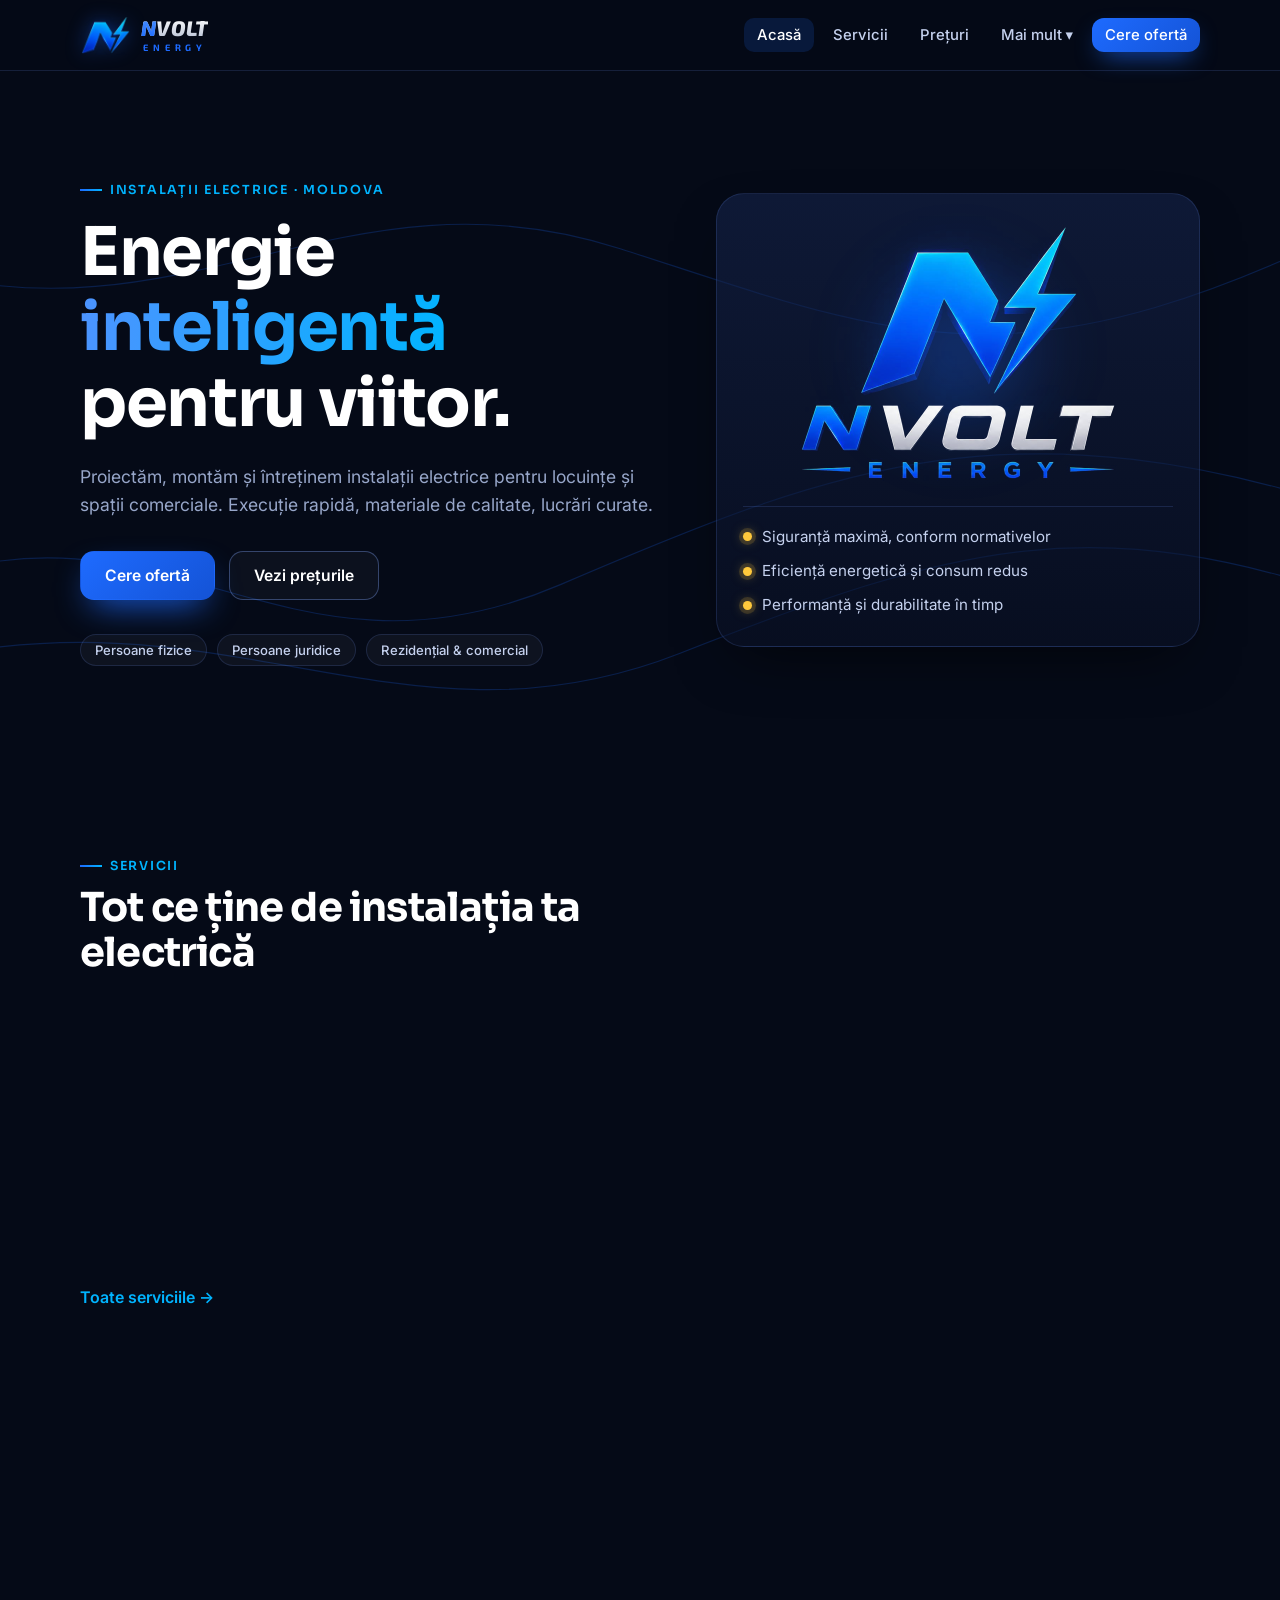
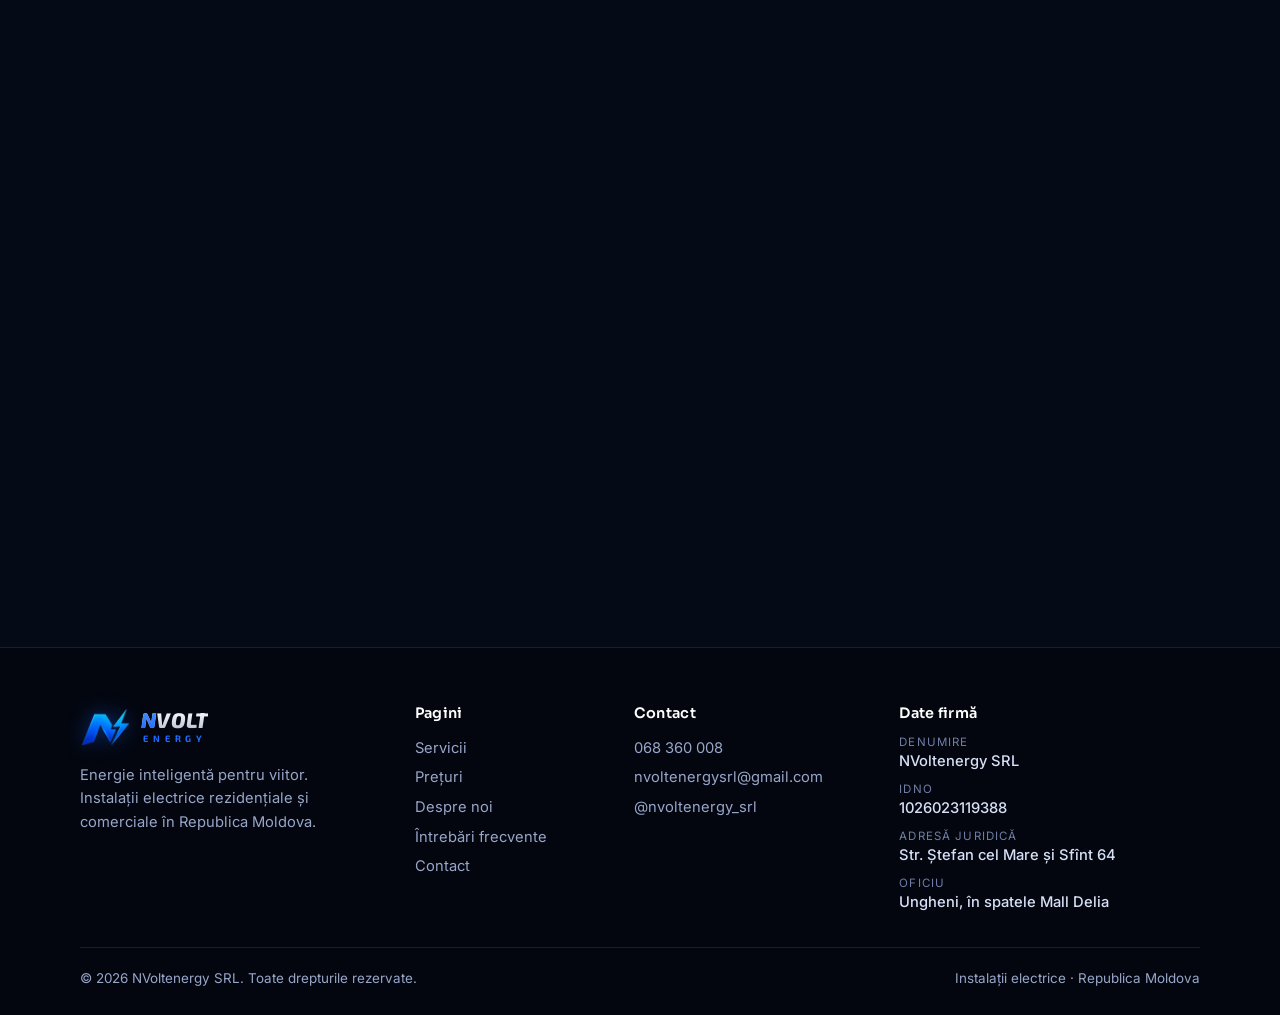
==== commit a1af2c36: "Prețuri reale, logo real pe monedă și în site, temă închisă, date firmă - Prețuri: Ciclul 1 (montaj)" ====
--- a/index.html
+++ b/index.html
@@ -5,18 +5,20 @@
 <meta name="viewport" content="width=device-width,initial-scale=1">
 <title>NVoltenergy – Instalații electrice în Republica Moldova</title>
 <meta name="description" content="NVoltenergy SRL: instalații electrice rezidențiale și comerciale, tablouri, iluminat LED, reparații. Execuție rapidă și premium.">
-<meta name="theme-color" content="#f5f8ff">
-<link rel="icon" href="assets/favicon.svg" type="image/svg+xml">
+<meta name="theme-color" content="#050a17">
+<link rel="icon" href="assets/favicon.png" type="image/png">
+<script>document.documentElement.classList.add("js")</script>
 <link rel="preconnect" href="https://fonts.googleapis.com"><link rel="preconnect" href="https://fonts.gstatic.com" crossorigin>
-<link rel="stylesheet" href="https://fonts.googleapis.com/css2?family=Inter:wght@400;500;600&family=Sora:wght@500;600;700&family=Space+Grotesk:wght@500;600;700&display=swap">
-<link rel="stylesheet" href="css/style.css?v=4">
-<link rel="stylesheet" href="css/intro.css?v=4">
+<link rel="stylesheet" href="https://fonts.googleapis.com/css2?family=Exo+2:ital,wght@0,700;1,800&family=Inter:wght@400;500;600&family=Sora:wght@500;600;700&display=swap">
+<link rel="stylesheet" href="css/style.css?v=5">
+<link rel="stylesheet" href="css/intro.css?v=5">
+<link rel="preload" as="image" href="assets/nvolt-coin.jpg">
 <script>(function(){try{var h=document.documentElement;/* Rulează intro-ul pe prima pagină la o vizită proaspătă. Sare DOAR la navigare internă între paginile site-ului (nu la reload). Mobilul NU este exclus. */var nav=performance.getEntriesByType&&performance.getEntriesByType("navigation")[0];var internal=document.referrer&&document.referrer.indexOf(location.origin)===0&&(!nav||nav.type!=="reload");if(internal)return;h.classList.add("intro-on");if(matchMedia("(prefers-reduced-motion: reduce)").matches)h.classList.add("intro-calm");/* plasă de siguranță: dacă animația nu pornește, curăță overlay-ul */setTimeout(function(){h.classList.remove("intro-on","intro-calm")},9000);}catch(e){}})()</script>
 </head>
 <body class="">
-<div class="ambient" aria-hidden="true"><span class="amb amb-b1"></span><span class="amb amb-b2"></span><span class="amb amb-b3"></span><span class="amb amb-b4"></span><span class="spark spark-1"></span><span class="spark spark-2"></span><span class="spark spark-3"></span></div>
+<div class="ambient" aria-hidden="true"><span class="amb amb-b1"></span><span class="amb amb-b2"></span><span class="amb amb-b3"></span><span class="amb amb-b4"></span><span class="bg-grid"></span><span class="spark spark-1"></span><span class="spark spark-2"></span><span class="spark spark-3"></span></div>
 <header class="site-header"><div class="wrap bar">
-  <a class="brand" href="index.html" aria-label="NVoltenergy – acasă"><span class="brand-mark" id="brandMark" aria-hidden="true"><svg class="mk-svg" viewBox="0 0 200 200" fill="none" aria-hidden="true"><path fill="#1E6BFF" d="M36 176V52h30l60 76V52h30v124h-30L66 100v76z"/><path fill="#00B4FF" d="M146 6 112 74h22l-24 54 56-72h-24l26-50z"/></svg></span><span class="brand-word">N<em>Volt</em>energy<small>SRL</small></span></a>
+  <a class="brand" href="index.html" aria-label="NVolt Energy – acasă"><img class="brand-mark" id="brandMark" src="assets/nvolt-mark.png" alt="" width="220" height="172"><span class="brand-word"><b><i>N</i>VOLT</b><small>ENERGY</small></span></a>
   <button class="burger" aria-label="Meniu" aria-expanded="false"><span></span><span></span></button>
   <nav id="nav"><ul>
     <li><a href="index.html" aria-current=page>Acasă</a></li><li><a href="servicii.html">Servicii</a></li><li><a href="preturi.html">Prețuri</a></li>
@@ -28,7 +30,6 @@
 <div id="intro" aria-hidden="true"><div class="bg"></div><div class="floor"></div><div class="tint"></div><div class="stage"><div class="shadow"></div><div class="glow"></div><div class="coin"></div></div><canvas></canvas><div class="flash"></div><button class="skip" type="button">Sari peste ›</button></div>
 <section class="hero">
   <div class="bg-abstract" aria-hidden="true">
-    <div class="blob b1"></div><div class="blob b2"></div><div class="blob b3"></div>
     <svg viewBox="0 0 1440 700" preserveAspectRatio="xMidYMid slice">
       <defs><linearGradient id="pg" x1="0" x2="1"><stop offset="0" stop-color="#19b6ff" stop-opacity="0"/><stop offset="1" stop-color="#1f5bff"/></linearGradient></defs>
       <path class="flow" d="M-20 520 C 240 420 360 640 640 520 S 1100 330 1460 450"/>
@@ -48,8 +49,7 @@
       <div class="chips"><span class="chip">Persoane fizice</span><span class="chip">Persoane juridice</span><span class="chip">Rezidențial &amp; comercial</span></div>
     </div>
     <aside class="hero-card" aria-hidden="false">
-      <span class="eyebrow">Ce primești</span>
-      <div class="meter" aria-hidden="true"><i style="height:45%"></i><i style="height:70%"></i><i style="height:55%"></i><i style="height:90%"></i><i style="height:62%"></i><i style="height:80%"></i><i style="height:50%"></i><i style="height:95%"></i></div>
+      <div class="hero-logo"><img src="assets/nvolt-logo.png" alt="NVolt Energy" width="680" height="544"></div>
       <ul>
         <li><span class="dot"></span>Siguranță maximă, conform normativelor</li>
         <li><span class="dot"></span>Eficiență energetică și consum redus</li>
@@ -77,13 +77,19 @@
 </main>
 <footer><div class="wrap">
   <div class="grid">
-    <div><a class="brand brand--light" href="index.html" aria-label="NVoltenergy – acasă"><span class="brand-mark" aria-hidden="true"><svg class="mk-svg" viewBox="0 0 200 200" fill="none" aria-hidden="true"><path fill="#1E6BFF" d="M36 176V52h30l60 76V52h30v124h-30L66 100v76z"/><path fill="#00B4FF" d="M146 6 112 74h22l-24 54 56-72h-24l26-50z"/></svg></span><span class="brand-word">N<em>Volt</em>energy<small>SRL</small></span></a>
-      <p style="margin-top:14px;max-width:34ch">Energie inteligentă pentru viitor. Instalații electrice rezidențiale și comerciale în Republica Moldova.</p></div>
-    <div><h4>Pagini</h4><a href="servicii.html">Servicii</a><a href="preturi.html">Prețuri</a><a href="despre.html">Despre noi</a><a href="faq.html">Întrebări frecvente</a></div>
-    <div><h4>Contact</h4><a href="tel:+37368360008">068 360 008</a><a href="https://www.instagram.com/nvoltenergy_srl/" target="_blank" rel="noopener">@nvoltenergy_srl</a><a href="contact.html">Cere ofertă</a></div>
+    <div><a class="brand" href="index.html" aria-label="NVolt Energy – acasă"><img class="brand-mark" src="assets/nvolt-mark.png" alt="" width="220" height="172"><span class="brand-word"><b><i>N</i>VOLT</b><small>ENERGY</small></span></a>
+      <p style="margin-top:14px;max-width:32ch">Energie inteligentă pentru viitor. Instalații electrice rezidențiale și comerciale în Republica Moldova.</p></div>
+    <div><h4>Pagini</h4><a href="servicii.html">Servicii</a><a href="preturi.html">Prețuri</a><a href="despre.html">Despre noi</a><a href="faq.html">Întrebări frecvente</a><a href="contact.html">Contact</a></div>
+    <div><h4>Contact</h4><a href="tel:+37368360008">068 360 008</a><a href="mailto:nvoltenergysrl@gmail.com">nvoltenergysrl@gmail.com</a><a href="https://www.instagram.com/nvoltenergy_srl/" target="_blank" rel="noopener">@nvoltenergy_srl</a></div>
+    <div><h4>Date firmă</h4><ul class="firm">
+      <li><span>Denumire</span><b>NVoltenergy SRL</b></li>
+      <li><span>IDNO</span><b>1026023119388</b></li>
+      <li><span>Adresă juridică</span><b>Str. Ștefan cel Mare și Sfînt 64</b></li>
+      <li><span>Oficiu</span><b>Ungheni, în spatele Mall Delia</b></li>
+    </ul></div>
   </div>
-  <div class="copy"><span>© <span id="y"></span> NVoltenergy SRL. Toate drepturile rezervate.</span><span>Versiune demo</span></div>
+  <div class="copy"><span>© <span id="y"></span> NVoltenergy SRL. Toate drepturile rezervate.</span><span>Instalații electrice · Republica Moldova</span></div>
 </div></footer>
-<script src="js/main.js?v=4"></script>
-<script src="js/intro.js?v=4"></script>
+<script src="js/main.js?v=5"></script>
+<script src="js/intro.js?v=5"></script>
 </body></html>
--- a/css/style.css
+++ b/css/style.css
@@ -1,215 +1,204 @@
+/* NVoltenergy — temă închisă, în culorile logoului (bleumarin + albastru neon, accente gold) */
 :root{
-  --bg:#f5f8ff; --bg2:#eaf1ff; --ink:#0c1630; --muted:#55627f; --line:#dbe4f5;
-  --blue:#1f5bff; --blue2:#0a34c4; --cyan:#19b6ff; --amber:#ffb020; --card:#ffffffcc;
-  --r:20px; --shadow:0 18px 50px -20px rgba(20,60,160,.35);
-  --head:"Sora","Inter",system-ui,sans-serif; --body:"Inter",system-ui,sans-serif;
-}
-*{box-sizing:border-box;margin:0}
-html{scroll-behavior:smooth}
+  --bg:#050a17; --bg2:#0a1328; --ink:#eaf0ff; --muted:#97a6c9; --line:rgba(110,150,255,.16);
+  --blue:#1E6BFF; --blue2:#1453d6; --cyan:#00B4FF; --gold:#FFC93C; --gold2:#FFD400;
+  --card:linear-gradient(180deg,rgba(22,38,80,.55),rgba(10,18,40,.55));
+  --r:20px; --shadow:0 24px 60px -24px rgba(0,0,0,.7);
+  --head:"Sora","Inter",system-ui,sans-serif; --body:"Inter",system-ui,sans-serif; --logo:"Exo 2","Sora",system-ui,sans-serif;
+}
+*{box-sizing:border-box;margin:0;-webkit-tap-highlight-color:transparent}
+html{scroll-behavior:smooth;background:var(--bg)}
 body{font-family:var(--body);color:var(--ink);background:var(--bg);line-height:1.6;-webkit-font-smoothing:antialiased;overflow-x:hidden}
-img,svg{max-width:100%;display:block}
+img,svg{max-width:100%;height:auto;display:block}
 a{color:inherit;text-decoration:none}
 .wrap{width:min(1120px,100% - 40px);margin-inline:auto}
-h1,h2,h3{font-family:var(--head);line-height:1.12;letter-spacing:-.02em}
+h1,h2,h3{font-family:var(--head);line-height:1.12;letter-spacing:-.02em;color:#fff}
 h1{font-size:clamp(2.3rem,6vw,4.2rem);font-weight:700}
 h2{font-size:clamp(1.7rem,3.6vw,2.5rem);font-weight:700}
-h3{font-size:1.15rem;font-weight:600}
-.eyebrow{display:inline-flex;gap:.5rem;align-items:center;font:600 .78rem var(--head);letter-spacing:.14em;text-transform:uppercase;color:var(--blue)}
+h3{font-size:1.12rem;font-weight:600}
+.eyebrow{display:inline-flex;gap:.5rem;align-items:center;font:600 .78rem var(--head);letter-spacing:.14em;text-transform:uppercase;color:var(--cyan)}
 .eyebrow::before{content:"";width:22px;height:2px;background:linear-gradient(90deg,var(--blue),var(--cyan))}
-.lead{color:var(--muted);font-size:1.1rem;max-width:56ch}
-
-/* header */
-.site-header{position:sticky;top:0;z-index:50;backdrop-filter:blur(14px);background:#f5f8ffd9;border-bottom:1px solid #dbe4f580}
-.bar{display:flex;align-items:center;justify-content:space-between;height:68px;gap:20px}
-.brand{display:flex;align-items:center;gap:10px;font:700 1.05rem var(--head);letter-spacing:-.01em}
-.brand img{width:38px;height:38px;border-radius:11px;background:#0c1630;padding:3px}
-.brand small{display:block;font:500 .62rem var(--body);letter-spacing:.28em;color:var(--blue);margin-top:-3px}
+.lead{color:var(--muted);font-size:1.1rem;max-width:58ch}
+
+/* ---- fundal ambiental ---- */
+.ambient{position:fixed;inset:0;z-index:-1;overflow:hidden;pointer-events:none}
+.amb{position:absolute;border-radius:50%;filter:blur(90px);will-change:transform}
+.amb-b1{width:640px;height:640px;background:radial-gradient(circle,#1E6BFF 0,#1E6BFF00 70%);top:-260px;right:-160px;opacity:.38;animation:ambFloat 15s ease-in-out infinite alternate}
+.amb-b2{width:540px;height:540px;background:radial-gradient(circle,#00B4FF 0,#00B4FF00 70%);top:40%;left:-220px;opacity:.22;animation:ambFloat 19s ease-in-out infinite alternate -4s}
+.amb-b3{width:500px;height:500px;background:radial-gradient(circle,#1E6BFF 0,#1E6BFF00 70%);bottom:-220px;right:6%;opacity:.25;animation:ambFloat 22s ease-in-out infinite alternate -8s}
+.amb-b4{width:380px;height:380px;background:radial-gradient(circle,#00B4FF 0,#00B4FF00 72%);top:14%;left:38%;opacity:.14;animation:ambFloat 17s ease-in-out infinite alternate -6s}
+@keyframes ambFloat{from{transform:translate3d(0,0,0) scale(1)}to{transform:translate3d(40px,38px,0) scale(1.14)}}
+.spark{position:absolute;width:40px;height:150px;opacity:.12;filter:drop-shadow(0 0 8px #FFD400aa);
+  background:linear-gradient(180deg,#FFE680,#FFD400);
+  clip-path:polygon(52% 0,16% 56%,46% 56%,30% 100%,88% 40%,54% 40%,78% 0);animation:sparkFlick 9s steps(1,end) infinite}
+.spark-1{top:22%;left:12%;transform:rotate(12deg) scale(.9)}
+.spark-2{top:60%;right:14%;transform:rotate(-18deg) scale(1.1);animation-delay:-3s;animation-duration:11s}
+.spark-3{top:82%;left:30%;transform:rotate(24deg) scale(.7);animation-delay:-6s;animation-duration:13s}
+@keyframes sparkFlick{0%,100%{opacity:.04}3%{opacity:.2}5%{opacity:.07}7%{opacity:.18}40%{opacity:.12}42%{opacity:.03}44%{opacity:.16}70%{opacity:.08}}
+.bg-grid{position:absolute;inset:0;background-image:linear-gradient(rgba(80,130,255,.07) 1px,transparent 1px),linear-gradient(90deg,rgba(80,130,255,.07) 1px,transparent 1px);background-size:56px 56px;-webkit-mask:radial-gradient(ellipse 70% 55% at 50% 0,#000,transparent);mask:radial-gradient(ellipse 70% 55% at 50% 0,#000,transparent)}
+
+/* ---- header + logo ---- */
+.site-header{position:sticky;top:0;z-index:50;backdrop-filter:blur(14px);-webkit-backdrop-filter:blur(14px);background:rgba(5,10,23,.72);border-bottom:1px solid var(--line)}
+.bar{display:flex;align-items:center;justify-content:space-between;height:70px;gap:20px}
+.brand{display:flex;align-items:center;gap:10px}
+.brand-mark{height:40px;width:auto;filter:drop-shadow(0 0 10px rgba(30,107,255,.45))}
+.brand-word{font-family:var(--logo);line-height:1;display:flex;flex-direction:column;gap:3px}
+.brand-word b{font-size:1.32rem;font-weight:800;font-style:italic;letter-spacing:.01em;
+  background:linear-gradient(180deg,#ffffff,#b9c3d6);-webkit-background-clip:text;background-clip:text;color:transparent}
+.brand-word b i{font-style:italic;background:linear-gradient(180deg,#4d93ff,#1E6BFF);-webkit-background-clip:text;background-clip:text;color:transparent}
+.brand-word small{font:700 .58rem var(--logo);letter-spacing:.52em;color:var(--blue);padding-left:2px}
 nav ul{list-style:none;display:flex;align-items:center;gap:6px;padding:0}
-nav a,.more>button{font:500 .93rem var(--body);padding:8px 13px;border-radius:10px;color:#2a3657;background:none;border:0;cursor:pointer;transition:.2s}
-nav a:hover,.more>button:hover,nav a[aria-current]{background:#e4ecff;color:var(--blue2)}
+nav a,.more>button{font:500 .93rem var(--body);padding:8px 13px;border-radius:10px;color:#c5d1ee;background:none;border:0;cursor:pointer;transition:.2s}
+nav a:hover,.more>button:hover,nav a[aria-current]{background:rgba(30,107,255,.16);color:#fff}
 .more{position:relative}
-.more .menu{position:absolute;right:0;top:calc(100% + 8px);min-width:220px;background:#fff;border:1px solid var(--line);border-radius:14px;box-shadow:var(--shadow);padding:8px;display:none;flex-direction:column;gap:2px}
-.more:hover .menu,.more:focus-within .menu,.more.open .menu{display:flex}
+.more .menu{position:absolute;right:0;top:calc(100% + 8px);min-width:230px;background:#0b1530;border:1px solid var(--line);border-radius:14px;box-shadow:var(--shadow);padding:8px;display:none;flex-direction:column;gap:2px}
+.more:hover .menu,.more:focus-within .menu{display:flex}
 .more .menu a{display:block}
-.cta{background:linear-gradient(135deg,var(--blue),var(--blue2));color:#fff!important;border-radius:12px!important;box-shadow:0 10px 24px -10px var(--blue)}
-.cta:hover{filter:brightness(1.1);background:linear-gradient(135deg,var(--blue),var(--blue2))!important}
+.cta{background:linear-gradient(135deg,var(--blue),var(--blue2));color:#fff!important;border-radius:12px!important;box-shadow:0 10px 26px -10px var(--blue)}
+.cta:hover{filter:brightness(1.12)}
 .burger{display:none;background:none;border:0;width:42px;height:42px;cursor:pointer}
-.burger span{display:block;height:2px;width:22px;background:var(--ink);margin:5px auto;transition:.25s}
-
-/* buttons */
-.btn{display:inline-flex;align-items:center;gap:10px;font:600 .98rem var(--body);padding:14px 24px;border-radius:14px;border:1.5px solid transparent;cursor:pointer;transition:.25s}
-.btn-primary{background:linear-gradient(135deg,var(--blue),var(--blue2));color:#fff;box-shadow:0 14px 30px -12px var(--blue)}
-.btn-primary:hover{transform:translateY(-2px);box-shadow:0 18px 34px -12px var(--blue)}
-.btn-ghost{border-color:#b9c9ee;background:#fff8;color:var(--ink)}
-.btn-ghost:hover{border-color:var(--blue);color:var(--blue)}
-
-/* hero */
-.hero{position:relative;padding:clamp(56px,9vw,120px) 0 clamp(60px,8vw,100px);overflow:hidden;isolation:isolate}
-.hero .wrap{position:relative;z-index:2;display:grid;grid-template-columns:1.15fr .85fr;gap:40px;align-items:center}
-.hero h1 em{font-style:normal;background:linear-gradient(100deg,var(--blue),var(--cyan));-webkit-background-clip:text;background-clip:text;color:transparent}
+.burger span{display:block;height:2px;width:22px;background:#fff;margin:5px auto}
+
+/* ---- butoane ---- */
+.btn{display:inline-flex;align-items:center;gap:10px;font:600 .98rem var(--body);padding:14px 24px;border-radius:14px;border:1.5px solid transparent;cursor:pointer}
+.btn-primary{background:linear-gradient(135deg,var(--blue),var(--blue2));color:#fff;box-shadow:0 14px 34px -12px var(--blue)}
+.btn-primary:hover{filter:brightness(1.1)}
+.btn-ghost{border-color:rgba(130,165,255,.35);background:rgba(255,255,255,.03);color:#fff}
+.btn-ghost:hover{border-color:var(--cyan)}
+
+/* ---- hero ---- */
+.hero{position:relative;padding:clamp(48px,8vw,110px) 0 clamp(56px,8vw,96px);overflow:hidden;isolation:isolate}
+.hero .wrap{position:relative;z-index:2;display:grid;grid-template-columns:1.1fr .9fr;gap:44px;align-items:center}
+.hero h1 em{font-style:normal;background:linear-gradient(100deg,#4d93ff,var(--cyan));-webkit-background-clip:text;background-clip:text;color:transparent}
 .hero .lead{margin:22px 0 32px}
 .actions{display:flex;gap:14px;flex-wrap:wrap}
 .chips{display:flex;gap:10px;flex-wrap:wrap;margin-top:34px}
-.chip{font:500 .82rem var(--body);padding:7px 14px;border-radius:99px;background:#fff;border:1px solid var(--line);color:#33426a}
+.chip{font:500 .82rem var(--body);padding:7px 14px;border-radius:99px;background:rgba(255,255,255,.04);border:1px solid var(--line);color:#c5d1ee}
 .bg-abstract{position:absolute;inset:0;z-index:0;pointer-events:none}
-.blob{position:absolute;border-radius:50%;filter:blur(70px);opacity:.55;animation:drift 18s ease-in-out infinite alternate}
-.b1{width:520px;height:520px;background:#8fb4ff;top:-160px;right:-80px}
-.b2{width:420px;height:420px;background:#8ae3ff;bottom:-180px;left:-100px;animation-duration:22s}
-.b3{width:260px;height:260px;background:#ffe2a8;top:30%;left:46%;opacity:.4;animation-duration:26s}
-@keyframes drift{to{transform:translate(50px,40px) scale(1.12)}}
 .bg-abstract svg{position:absolute;inset:0;width:100%;height:100%}
-.flow{fill:none;stroke:#1f5bff;stroke-opacity:.22;stroke-width:1.2}
+.flow{fill:none;stroke:#1E6BFF;stroke-opacity:.22;stroke-width:1.2}
 .pulse{fill:none;stroke:url(#pg);stroke-width:2.2;stroke-linecap:round;stroke-dasharray:90 1400;animation:run 7s linear infinite}
-.pulse.p2{animation-delay:-3s;animation-duration:9s}
-.pulse.p3{animation-delay:-5s;animation-duration:11s}
+.pulse.p2{animation-delay:-3s;animation-duration:9s}.pulse.p3{animation-delay:-5s;animation-duration:11s}
 @keyframes run{from{stroke-dashoffset:1490}to{stroke-dashoffset:0}}
-.hero-card{background:var(--card);backdrop-filter:blur(10px);border:1px solid #fff;border-radius:28px;padding:28px;box-shadow:var(--shadow)}
-.hero-card .meter{display:flex;align-items:flex-end;gap:7px;height:96px;margin:14px 0 20px}
-.hero-card .meter i{flex:1;border-radius:6px 6px 2px 2px;background:linear-gradient(180deg,var(--cyan),var(--blue));animation:bar 3.2s ease-in-out infinite alternate}
-.hero-card .meter i:nth-child(2n){animation-delay:-.8s}.hero-card .meter i:nth-child(3n){animation-delay:-1.6s}
-@keyframes bar{from{transform:scaleY(.45)}to{transform:scaleY(1)}}
-.meter i{transform-origin:bottom}
-.hero-card ul{list-style:none;padding:0;display:grid;gap:10px}
-.hero-card li{display:flex;gap:10px;align-items:center;font-size:.95rem;color:#2a3657}
-.dot{width:9px;height:9px;border-radius:50%;background:var(--amber);box-shadow:0 0 0 4px #ffb02033;flex:none}
-
-/* sections */
-section{padding:clamp(56px,8vw,100px) 0}
-.head{display:grid;gap:12px;margin-bottom:40px;max-width:640px}
+.hero-card{position:relative;background:var(--card);border:1px solid var(--line);border-radius:28px;padding:22px 26px 28px;box-shadow:var(--shadow);overflow:hidden}
+.hero-logo{position:relative;margin:0 auto 18px;max-width:340px}
+.hero-logo::before{content:"";position:absolute;inset:12% 18%;background:radial-gradient(circle,#1E6BFF66,#1E6BFF00 70%);filter:blur(30px)}
+.hero-logo img{position:relative;width:100%}
+.hero-card ul{list-style:none;padding:0;display:grid;gap:10px;border-top:1px solid var(--line);padding-top:18px}
+.hero-card li{display:flex;gap:10px;align-items:center;font-size:.95rem;color:#c5d1ee}
+.dot{width:9px;height:9px;border-radius:50%;background:var(--gold);box-shadow:0 0 0 4px #FFC93C26,0 0 12px #FFC93C88;flex:none}
+
+/* ---- secțiuni ---- */
+section{padding:clamp(52px,8vw,96px) 0}
+.head{display:grid;gap:12px;margin-bottom:38px;max-width:640px}
 .grid{display:grid;gap:20px}
 .g4{grid-template-columns:repeat(4,1fr)}.g3{grid-template-columns:repeat(3,1fr)}.g2{grid-template-columns:repeat(2,1fr)}
-.card{background:#fff;border:1px solid var(--line);border-radius:var(--r);padding:26px;transition:.3s;position:relative;overflow:hidden}
-.card:hover{transform:translateY(-5px);box-shadow:var(--shadow);border-color:#b9ccf7}
+.card{background:var(--card);border:1px solid var(--line);border-radius:var(--r);padding:26px;position:relative;overflow:hidden}
+.card:hover{border-color:rgba(0,180,255,.4)}
 .card p{color:var(--muted);font-size:.95rem;margin-top:8px}
-.ico{width:48px;height:48px;border-radius:14px;display:grid;place-items:center;margin-bottom:18px;background:linear-gradient(135deg,#e3edff,#d3f1ff);color:var(--blue2)}
+.ico{width:48px;height:48px;border-radius:14px;display:grid;place-items:center;margin-bottom:18px;background:rgba(30,107,255,.14);border:1px solid rgba(30,107,255,.3);color:#6fb2ff}
 .ico svg{width:24px;height:24px;stroke:currentColor;fill:none;stroke-width:1.8;stroke-linecap:round;stroke-linejoin:round}
-.band{background:linear-gradient(135deg,#0c1630,#102a6b);color:#fff;border-radius:28px;padding:clamp(28px,5vw,56px);display:grid;grid-template-columns:repeat(4,1fr);gap:20px;text-align:center;position:relative;overflow:hidden}
-.band strong{display:block;font:700 2.1rem var(--head);background:linear-gradient(100deg,#fff,#8fdcff);-webkit-background-clip:text;background-clip:text;color:transparent}
-.band span{color:#b5c3e8;font-size:.92rem}
-.cta-box{text-align:center;background:linear-gradient(135deg,#e3edff,#dff5ff);border-radius:28px;padding:clamp(36px,6vw,70px) 20px;display:grid;gap:18px;justify-items:center}
-.page-head{padding:clamp(48px,7vw,90px) 0 20px;position:relative;overflow:hidden;isolation:isolate}
+.band{background:linear-gradient(135deg,#0d1d48,#0a1430);border:1px solid var(--line);border-radius:28px;padding:clamp(28px,5vw,52px);display:grid;grid-template-columns:repeat(4,1fr);gap:20px;text-align:center}
+.band strong{display:block;font:700 2rem var(--head);background:linear-gradient(100deg,#fff,#8fdcff);-webkit-background-clip:text;background-clip:text;color:transparent}
+.band span{color:var(--muted);font-size:.92rem}
+.cta-box{text-align:center;background:radial-gradient(ellipse at 50% 0,rgba(30,107,255,.28),rgba(30,107,255,0) 70%),var(--bg2);border:1px solid var(--line);border-radius:28px;padding:clamp(36px,6vw,68px) 20px;display:grid;gap:18px;justify-items:center}
+.page-head{padding:clamp(44px,7vw,84px) 0 16px;position:relative}
 .page-head .lead{margin-top:14px}
-.link{color:var(--blue);font-weight:600}
+.page-head h1{font-size:clamp(2rem,5vw,3.2rem);margin-top:14px}
+.link{color:var(--cyan);font-weight:600}
 .link:hover{text-decoration:underline}
 
-/* prices */
-.table{border:1px solid var(--line);border-radius:var(--r);overflow:hidden;background:#fff}
-.row{display:grid;grid-template-columns:1fr auto;gap:16px;padding:18px 24px;border-bottom:1px solid var(--line);align-items:center}
-.row:last-child{border:0}
-.row:hover{background:#f5f8ff}
-.row b{display:block;font-weight:600}.row small{color:var(--muted)}
-.price{font:700 1.05rem var(--head);color:var(--blue2);white-space:nowrap}
-.note{background:#fff7e6;border:1px solid #ffe0a3;border-radius:14px;padding:14px 18px;color:#7a5200;font-size:.9rem;margin-top:22px}
-.tag-title{margin:38px 0 14px}
-
-/* steps / faq / form */
+/* ---- prețuri ---- */
+.tabs{display:none;gap:8px;padding:6px;background:rgba(255,255,255,.03);border:1px solid var(--line);border-radius:16px;margin-bottom:26px;overflow-x:auto;scrollbar-width:none}
+.js .tabs{display:flex}
+.tabs button{flex:1 0 auto;font:600 .95rem var(--body);color:#c5d1ee;background:none;border:0;border-radius:11px;padding:11px 16px;cursor:pointer;white-space:nowrap}
+.tabs button small{display:block;font-weight:500;font-size:.75rem;color:var(--muted)}
+.tabs button[aria-selected="true"]{background:linear-gradient(135deg,var(--blue),var(--blue2));color:#fff;box-shadow:0 8px 22px -10px var(--blue)}
+.tabs button[aria-selected="true"] small{color:#d6e4ff}
+.js .tab-panel:not(.active){display:none}
+.tab-panel+.tab-panel{margin-top:40px}
+.js .tab-panel+.tab-panel{margin-top:0}
+.panel-title{display:none;margin-bottom:18px}
+html:not(.js) .panel-title{display:block}
+.panel-intro{color:var(--muted);margin-bottom:20px}
+.price-groups{columns:2;column-gap:20px}
+.pgroup{break-inside:avoid;background:var(--card);border:1px solid var(--line);border-radius:var(--r);padding:20px 22px 10px;margin-bottom:20px}
+.pgroup h3{font-size:1rem;color:var(--cyan);margin-bottom:6px;font-family:var(--head);letter-spacing:.01em}
+.plist{list-style:none;padding:0}
+.plist li{display:flex;justify-content:space-between;align-items:baseline;gap:14px;padding:11px 0;border-bottom:1px dashed var(--line);font-size:.95rem;color:#d7e0f7}
+.plist li:last-child{border-bottom:0}
+.plist b{font:600 .95rem var(--head);color:#fff;white-space:nowrap;text-align:right}
+.plist b em{font-style:normal;font-weight:500;font-size:.8rem;color:var(--muted)}
+.price-note{color:var(--muted);font-size:.9rem;margin-top:6px}
+
+/* ---- pași / FAQ / formular / contact ---- */
 .steps{counter-reset:s}
-.steps .card::before{counter-increment:s;content:"0" counter(s);font:700 2.4rem var(--head);background:linear-gradient(135deg,var(--blue),var(--cyan));-webkit-background-clip:text;background-clip:text;color:transparent;display:block;margin-bottom:6px}
-details{background:#fff;border:1px solid var(--line);border-radius:16px;padding:18px 22px;margin-bottom:12px}
-summary{cursor:pointer;font-weight:600;list-style:none;display:flex;justify-content:space-between;gap:16px}
-summary::after{content:"+";color:var(--blue);font-size:1.4rem;line-height:1}
+.steps .card::before{counter-increment:s;content:"0" counter(s);font:700 2.4rem var(--head);background:linear-gradient(135deg,#4d93ff,var(--cyan));-webkit-background-clip:text;background-clip:text;color:transparent;display:block;margin-bottom:6px}
+details{background:var(--card);border:1px solid var(--line);border-radius:16px;padding:18px 22px;margin-bottom:12px}
+summary{cursor:pointer;font-weight:600;list-style:none;display:flex;justify-content:space-between;gap:16px;color:#fff}
+summary::-webkit-details-marker{display:none}
+summary::after{content:"+";color:var(--cyan);font-size:1.4rem;line-height:1}
 details[open] summary::after{content:"–"}
 details p{color:var(--muted);margin-top:12px}
 form{display:grid;gap:14px}
-input,select,textarea{font:inherit;padding:14px 16px;border-radius:12px;border:1.5px solid var(--line);background:#fff;width:100%;color:var(--ink)}
-input:focus,select:focus,textarea:focus{outline:0;border-color:var(--blue);box-shadow:0 0 0 4px #1f5bff1f}
-label{font:600 .85rem var(--body);display:grid;gap:6px;color:#2a3657}
-.contact-list{display:grid;gap:14px;margin-top:24px}
-.contact-list a{display:flex;gap:14px;align-items:center;padding:16px 18px;background:#fff;border:1px solid var(--line);border-radius:16px;transition:.25s}
-.contact-list a:hover{border-color:var(--blue);transform:translateX(4px)}
-.contact-list b{display:block}.contact-list small{color:var(--muted)}
-.ok{display:none;background:#e6fbef;border:1px solid #9fe2bc;color:#0b6a38;padding:14px 18px;border-radius:12px}
-
-footer{background:#0c1630;color:#b5c3e8;padding:56px 0 28px;margin-top:40px}
-footer .grid{grid-template-columns:1.4fr 1fr 1fr;gap:34px}
-footer h4{color:#fff;font:600 .95rem var(--head);margin-bottom:12px}
-footer a{display:block;padding:3px 0;color:#b5c3e8}footer a:hover{color:#fff}
-.copy{border-top:1px solid #ffffff1f;margin-top:34px;padding-top:20px;font-size:.85rem;display:flex;justify-content:space-between;gap:12px;flex-wrap:wrap}
+input,select,textarea{font:inherit;padding:14px 16px;border-radius:12px;border:1.5px solid var(--line);background:rgba(255,255,255,.04);width:100%;color:#fff}
+select option{background:#0b1530}
+input::placeholder,textarea::placeholder{color:#6f7fa5}
+input:focus,select:focus,textarea:focus{outline:0;border-color:var(--cyan);box-shadow:0 0 0 4px rgba(0,180,255,.15)}
+label{font:600 .85rem var(--body);display:grid;gap:6px;color:#c5d1ee}
+.contact-list{display:grid;gap:14px}
+.contact-list a,.contact-list div{display:flex;gap:14px;align-items:center;padding:16px 18px;background:var(--card);border:1px solid var(--line);border-radius:16px}
+.contact-list a:hover{border-color:var(--cyan)}
+.contact-list .ico{margin:0;flex:none}
+.contact-list b{display:block;color:#fff}.contact-list small{color:var(--muted)}
+.ok{display:none;background:rgba(40,200,120,.1);border:1px solid rgba(40,200,120,.4);color:#8ff0bf;padding:14px 18px;border-radius:12px}
+
+/* ---- footer ---- */
+footer{background:#03060f;border-top:1px solid var(--line);color:var(--muted);padding:56px 0 26px;margin-top:40px;font-size:.92rem}
+footer .grid{grid-template-columns:1.3fr .8fr 1fr 1.3fr;gap:34px}
+footer h4{color:#fff;font:600 .9rem var(--head);margin-bottom:12px;letter-spacing:.02em}
+footer a{display:block;padding:3px 0;color:var(--muted)}
+footer a:hover{color:#fff}
+.firm{list-style:none;padding:0;display:grid;gap:9px}
+.firm li{line-height:1.45}
+.firm span{display:block;font-size:.72rem;text-transform:uppercase;letter-spacing:.1em;color:#6f7fa5}
+.firm b{font-weight:500;color:#d7e0f7}
+.copy{border-top:1px solid var(--line);margin-top:34px;padding-top:20px;font-size:.84rem;display:flex;justify-content:space-between;gap:12px;flex-wrap:wrap}
 
 .reveal{opacity:0;transform:translateY(22px);transition:opacity .7s,transform .7s}
 .reveal.in{opacity:1;transform:none}
+
+/* ---- efecte la apăsare (doar la click/tap) ---- */
+.btn,.cta,.chip,.card,.pgroup,.contact-list a,nav a,.tabs button{transition:transform .18s ease,box-shadow .3s ease,border-color .3s ease,filter .2s}
+.btn:active,.cta:active,.chip:active,.card:active,.pgroup:active,.contact-list a:active,.tabs button:active{transform:scale(.97)}
+.press-gold{animation:pressGold .5s ease-out}
+.press-blue{animation:pressBlue .5s ease-out}
+@keyframes pressGold{0%{box-shadow:0 0 0 2px #FFD40000,0 0 0 0 #FFC93C00}18%{box-shadow:0 0 0 2px #FFD400dd,0 0 30px 6px #FFC93Ccc;transform:scale(.97)}100%{box-shadow:0 0 0 0 #FFD40000,0 0 0 0 #FFC93C00;transform:scale(1)}}
+@keyframes pressBlue{0%{box-shadow:0 0 0 2px #00B4FF00,0 0 0 0 #00B4FF00}18%{box-shadow:0 0 0 2px #00B4FFdd,0 0 28px 5px #00B4FFbb;transform:scale(.97)}100%{box-shadow:0 0 0 0 #00B4FF00,0 0 0 0 #00B4FF00;transform:scale(1)}}
 
 @media(max-width:900px){
   .hero .wrap{grid-template-columns:1fr}
   .g4{grid-template-columns:repeat(2,1fr)}.g3{grid-template-columns:1fr 1fr}
   .band{grid-template-columns:repeat(2,1fr)}
-  footer .grid{grid-template-columns:1fr}
+  footer .grid{grid-template-columns:1fr 1fr}
   .burger{display:block}
-  nav{position:fixed;inset:68px 0 auto 0;background:#fff;border-bottom:1px solid var(--line);padding:14px 20px 22px;transform:translateY(-130%);transition:.35s;box-shadow:var(--shadow)}
+  nav{position:fixed;inset:70px 0 auto 0;background:#081129;border-bottom:1px solid var(--line);padding:14px 20px 22px;transform:translateY(-130%);transition:transform .35s;box-shadow:var(--shadow)}
   nav.open{transform:none}
   nav ul{flex-direction:column;align-items:stretch}
-  .more .menu{position:static;display:flex;box-shadow:none;border:0;padding:0 0 0 12px}
+  .more .menu{position:static;display:flex;box-shadow:none;border:0;padding:0 0 0 12px;background:none}
   .more>button{display:none}
-}
-@media(max-width:600px){.g4,.g3,.g2{grid-template-columns:1fr}.row{grid-template-columns:1fr;gap:4px}}
-@media(prefers-reduced-motion:reduce){*{animation:none!important;transition:none!important}.reveal{opacity:1;transform:none}}
-
-/* ============================================================
-   v4 — logo wordmark · fundal ambiental · efecte la apăsare
-   ============================================================ */
-
-/* fără evidențierea gri implicită la tap pe mobil */
-*{-webkit-tap-highlight-color:transparent}
-a,button,summary,.row,.chip,.card{-webkit-tap-highlight-color:transparent}
-
-/* ---- LOGO: wordmark tipografic + simbol plat ---- */
-.brand{display:flex;align-items:center;gap:11px;font:inherit;letter-spacing:normal}
-.brand img{display:none}
-.brand-mark{width:34px;height:34px;flex:none;display:grid;place-items:center;filter:drop-shadow(0 2px 7px rgba(30,107,255,.35))}
-.brand-mark svg{width:100%;height:100%}
-.brand-word{font-family:"Space Grotesk","Sora",system-ui,sans-serif;font-weight:700;font-size:1.24rem;line-height:1;letter-spacing:-.02em;color:var(--ink)}
-.brand-word em{font-style:normal;color:var(--blue)}
-.brand-word small{display:block;font:600 .56rem var(--body);letter-spacing:.32em;color:var(--muted);margin-top:4px}
-.brand--light .brand-word{color:#fff}
-.brand--light .brand-word em{color:#8fdcff}
-.brand--light .brand-word small{color:#9fb0d6}
-
-/* ---- FUNDAL AMBIENTAL (sub tot conținutul) ---- */
-.ambient{position:fixed;inset:0;z-index:-1;overflow:hidden;pointer-events:none;contain:strict}
-.amb{position:absolute;border-radius:50%;filter:blur(90px);opacity:.5;will-change:transform}
-.amb-b1{width:620px;height:620px;background:radial-gradient(circle,#1E6BFF 0,#1E6BFF00 70%);top:-220px;right:-140px;animation:ambFloat 15s ease-in-out infinite alternate}
-.amb-b2{width:520px;height:520px;background:radial-gradient(circle,#00B4FF 0,#00B4FF00 70%);top:38%;left:-180px;opacity:.4;animation:ambFloat 19s ease-in-out infinite alternate -4s}
-.amb-b3{width:480px;height:480px;background:radial-gradient(circle,#1E6BFF 0,#1E6BFF00 70%);bottom:-200px;right:8%;opacity:.35;animation:ambFloat 22s ease-in-out infinite alternate -8s}
-.amb-b4{width:360px;height:360px;background:radial-gradient(circle,#00B4FF 0,#00B4FF00 72%);top:12%;left:40%;opacity:.28;animation:ambFloat 17s ease-in-out infinite alternate -6s}
-@keyframes ambFloat{from{transform:translate3d(0,0,0) scale(1)}to{transform:translate3d(40px,38px,0) scale(1.14)}}
-
-/* scântei galben neon, în formă de fulger, foarte discrete */
-.spark{position:absolute;width:40px;height:150px;opacity:.16;filter:drop-shadow(0 0 7px #FFD40099);
-  background:linear-gradient(180deg,#FFE680,#FFD400);
-  clip-path:polygon(52% 0,16% 56%,46% 56%,30% 100%,88% 40%,54% 40%,78% 0);
-  animation:sparkFlick 9s steps(1,end) infinite}
-.spark-1{top:20%;left:14%;transform:rotate(12deg) scale(.9)}
-.spark-2{top:58%;right:16%;transform:rotate(-18deg) scale(1.1);animation-delay:-3s;animation-duration:11s}
-.spark-3{top:80%;left:30%;transform:rotate(24deg) scale(.7);animation-delay:-6s;animation-duration:13s}
-@keyframes sparkFlick{
-  0%,100%{opacity:.05}
-  3%{opacity:.22}5%{opacity:.08}7%{opacity:.2}
-  40%{opacity:.14}42%{opacity:.04}44%{opacity:.18}
-  70%{opacity:.1}
-}
-
-/* mobil: mai puține efecte, mai ușoare */
+  .price-groups{columns:1}
+}
 @media(max-width:720px){
   .amb{filter:blur(64px)}
   .amb-b4,.spark-3{display:none}
   .amb-b1{width:420px;height:420px}.amb-b2{width:360px;height:360px}.amb-b3{width:340px;height:340px}
-  .spark{height:110px;opacity:.12}
-}
-@media(prefers-reduced-motion:reduce){.amb,.spark{animation:none!important}}
-
-/* ---- EFECTE LA APĂSARE (doar la click/tap, nu permanent) ---- */
-.btn,.cta,.chip,.row,.card,.contact-list a,nav a,.btn-ghost{transition:transform .18s ease,box-shadow .3s ease,border-color .3s ease}
-.btn:active,.cta:active,.chip:active,.row:active,.card:active,.contact-list a:active{transform:scale(.97)}
-
-.press-gold{animation:pressGold .5s ease-out}
-.press-blue{animation:pressBlue .5s ease-out}
-@keyframes pressGold{
-  0%{box-shadow:0 0 0 2px #FFD40000,0 0 0 0 #FFC93C00}
-  18%{box-shadow:0 0 0 2px #FFD400cc,0 0 26px 4px #FFC93Cdd;transform:scale(.97)}
-  100%{box-shadow:0 0 0 0 #FFD40000,0 0 0 0 #FFC93C00;transform:scale(1)}
-}
-@keyframes pressBlue{
-  0%{box-shadow:0 0 0 2px #00B4FF00,0 0 0 0 #00B4FF00}
-  18%{box-shadow:0 0 0 2px #00B4FFcc,0 0 24px 3px #00B4FFcc;transform:scale(.97)}
-  100%{box-shadow:0 0 0 0 #00B4FF00,0 0 0 0 #00B4FF00;transform:scale(1)}
-}
+  .spark{height:110px}
+}
+@media(max-width:600px){
+  .g4,.g3,.g2,footer .grid{grid-template-columns:1fr}
+  .tabs button{flex:1 1 0;padding:10px 8px;font-size:.88rem}
+  .pgroup{padding:16px 16px 6px}
+  .plist li{font-size:.9rem}
+}
+@media(prefers-reduced-motion:reduce){.amb,.spark,.pulse{animation:none!important}.reveal{opacity:1;transform:none;transition:none}}
--- a/css/intro.css
+++ b/css/intro.css
@@ -4,20 +4,20 @@
 .intro-on #brandMark{opacity:0;transition:opacity .4s}
 .intro-on.intro-land #brandMark{opacity:1}
 #intro.out{opacity:0}
-#intro .bg{position:absolute;inset:0;background:radial-gradient(ellipse 85% 75% at 50% 52%,#fff 0%,#eef4ff 48%,#d0def9 100%)}
-#intro .bg::before{content:"";position:absolute;inset:0;background-image:radial-gradient(#1f5bff2e 1.2px,transparent 1.4px);background-size:30px 30px;-webkit-mask:radial-gradient(ellipse 70% 60% at 50% 50%,#000,transparent);mask:radial-gradient(ellipse 70% 60% at 50% 50%,#000,transparent)}
-#intro .floor{position:absolute;left:0;right:0;height:60vh;background:linear-gradient(180deg,#ffffffd0,#ffffff00 70%);border-top:1px solid #a9bde8}
-#intro .tint{position:absolute;inset:0;background:radial-gradient(circle at 50% 50%,#0a1c5000 0,#0a1c50 120%);opacity:0;pointer-events:none}
+#intro .bg{position:absolute;inset:0;background:radial-gradient(ellipse 80% 70% at 50% 50%,#0d1b3d 0%,#071027 45%,#03060f 100%)}
+#intro .bg::before{content:"";position:absolute;inset:0;background-image:radial-gradient(rgba(80,140,255,.22) 1.2px,transparent 1.4px);background-size:30px 30px;-webkit-mask:radial-gradient(ellipse 70% 60% at 50% 50%,#000,transparent);mask:radial-gradient(ellipse 70% 60% at 50% 50%,#000,transparent)}
+#intro .floor{position:absolute;left:0;right:0;height:60vh;background:linear-gradient(180deg,rgba(30,107,255,.12),rgba(30,107,255,0) 60%);border-top:1px solid rgba(90,150,255,.35)}
+#intro .tint{position:absolute;inset:0;background:radial-gradient(circle at 50% 50%,rgba(0,0,0,0) 0,#000 120%);opacity:0;pointer-events:none}
 #intro .stage{position:absolute;inset:0;perspective:1100px;-webkit-perspective:1100px}
-#intro .shadow{position:absolute;left:50%;top:50%;border-radius:50%;background:radial-gradient(ellipse,#0a1e5a66 0,#0a1e5a00 70%);transform-origin:center}
-#intro .glow{position:absolute;left:50%;top:50%;border-radius:50%;background:radial-gradient(circle,#2f7bffcc 0,#2f7bff55 35%,#2f7bff00 68%);opacity:0;pointer-events:none}
+#intro .shadow{position:absolute;left:50%;top:50%;border-radius:50%;background:radial-gradient(ellipse,rgba(0,0,0,.75) 0,rgba(0,0,0,0) 70%);transform-origin:center}
+#intro .glow{position:absolute;left:50%;top:50%;border-radius:50%;background:radial-gradient(circle,#1E6BFFcc 0,#1E6BFF44 35%,#1E6BFF00 68%);opacity:0;pointer-events:none}
 #intro .coin{position:absolute;left:50%;top:50%;transform-style:preserve-3d;-webkit-transform-style:preserve-3d}
 #intro .face,#intro .edge{position:absolute;inset:0;border-radius:50%}
 #intro .face{backface-visibility:hidden;-webkit-backface-visibility:hidden}
 #intro .face svg{width:100%;height:100%;display:block}
-#intro .edge{background:linear-gradient(135deg,#c3cddd,#68778f 55%,#a4b0c4)}
-#intro .sheen{position:absolute;inset:0;border-radius:50%;background:linear-gradient(115deg,transparent 38%,#ffffffd9 50%,transparent 62%);background-size:300% 100%;background-position:var(--sx,50%) 0;opacity:.55}
+#intro .edge{background:linear-gradient(135deg,#c3cddd,#5f6d86 55%,#a4b0c4)}
+#intro .sheen{position:absolute;inset:0;border-radius:50%;background:linear-gradient(115deg,transparent 38%,rgba(255,255,255,.6) 50%,transparent 62%);background-size:300% 100%;background-position:var(--sx,50%) 0;opacity:.32}
 #intro canvas{position:absolute;inset:0;width:100%;height:100%;pointer-events:none}
-#intro .flash{position:absolute;inset:0;background:radial-gradient(circle at 50% 50%,#fff 0,#cfe3ff 30%,#9cc4ff00 70%);opacity:0;pointer-events:none}
-#intro .skip{position:absolute;right:20px;bottom:20px;font:500 .82rem Inter,system-ui,sans-serif;color:#33426a;background:#ffffffcc;border:1px solid #c8d6f3;border-radius:99px;padding:8px 16px;cursor:pointer;backdrop-filter:blur(6px)}
-#intro .skip:hover{background:#fff}
+#intro .flash{position:absolute;inset:0;background:radial-gradient(circle at 50% 50%,#fff 0,#bcd8ff 25%,rgba(80,140,255,0) 65%);opacity:0;pointer-events:none}
+#intro .skip{position:absolute;right:20px;bottom:20px;font:500 .82rem Inter,system-ui,sans-serif;color:#c5d1ee;background:rgba(255,255,255,.06);border:1px solid rgba(130,165,255,.3);border-radius:99px;padding:8px 16px;cursor:pointer;-webkit-backdrop-filter:blur(6px);backdrop-filter:blur(6px)}
+#intro .skip:hover{background:rgba(255,255,255,.12)}
